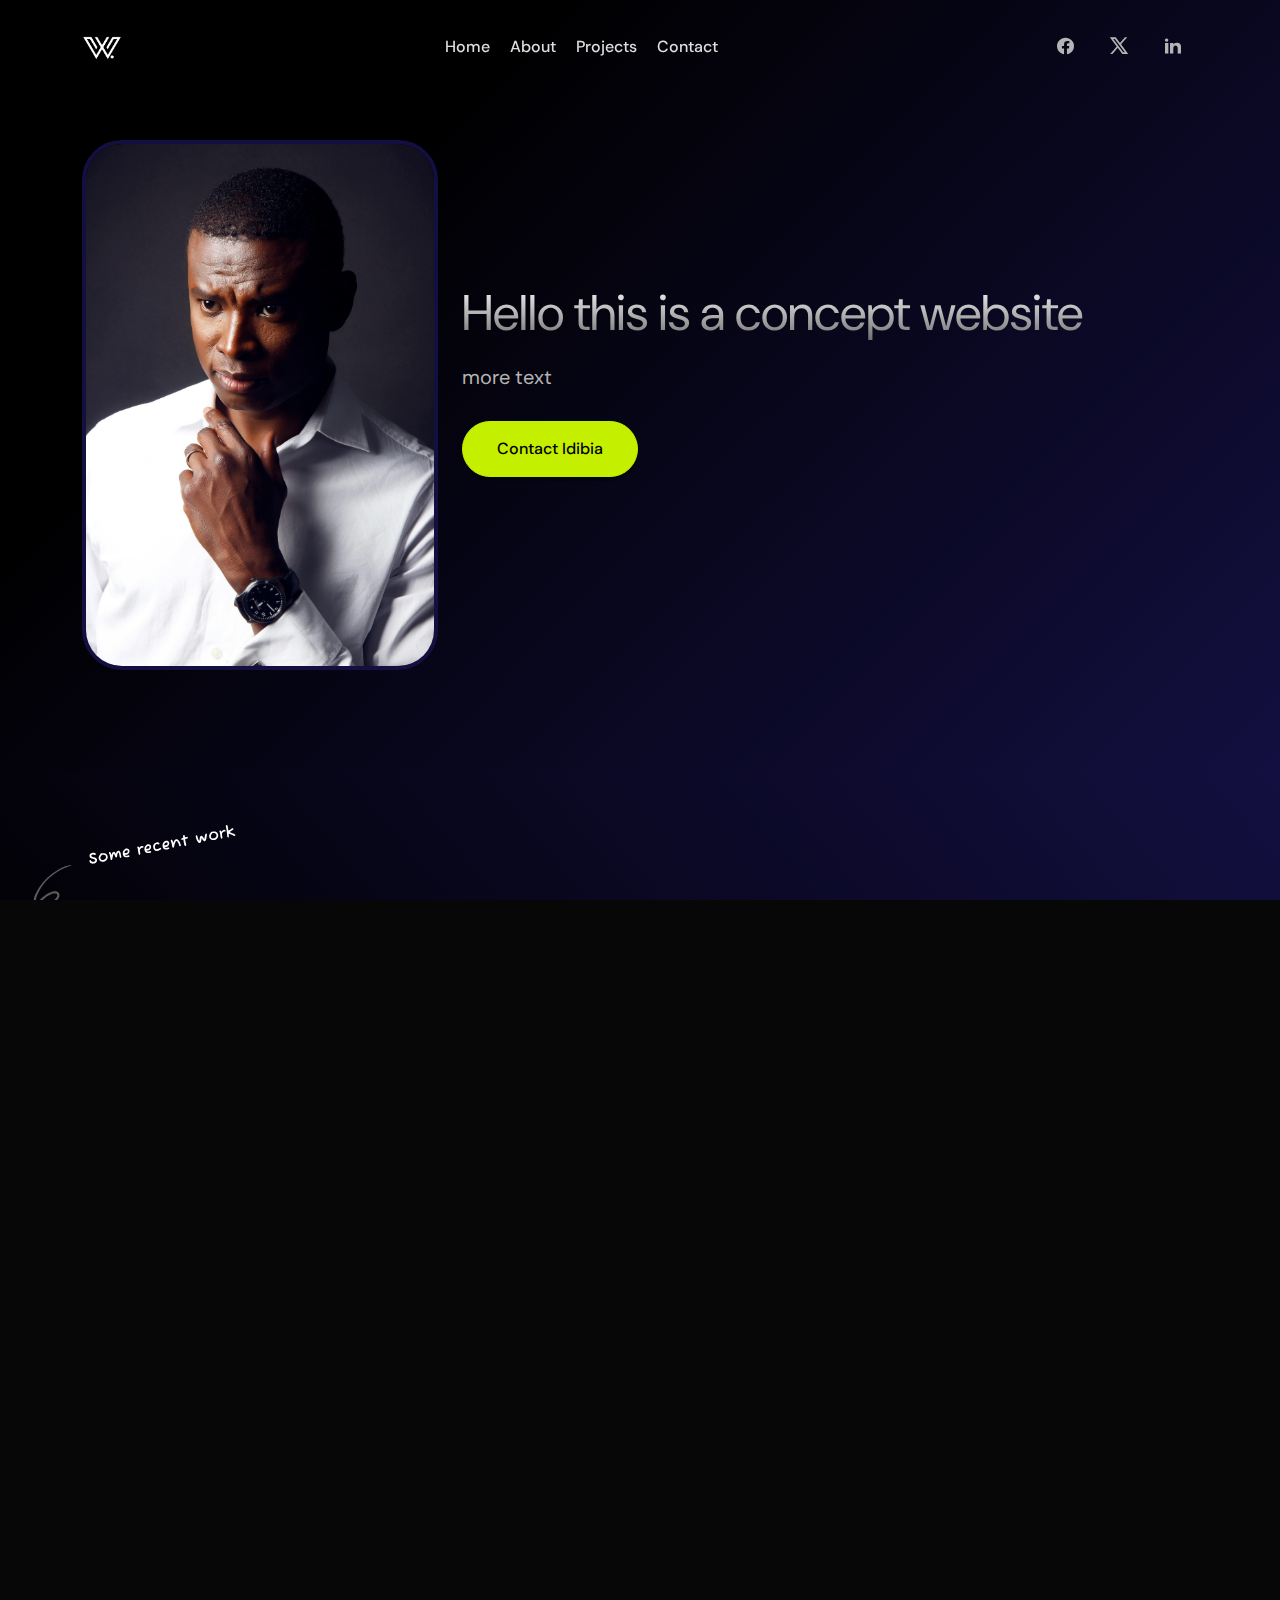
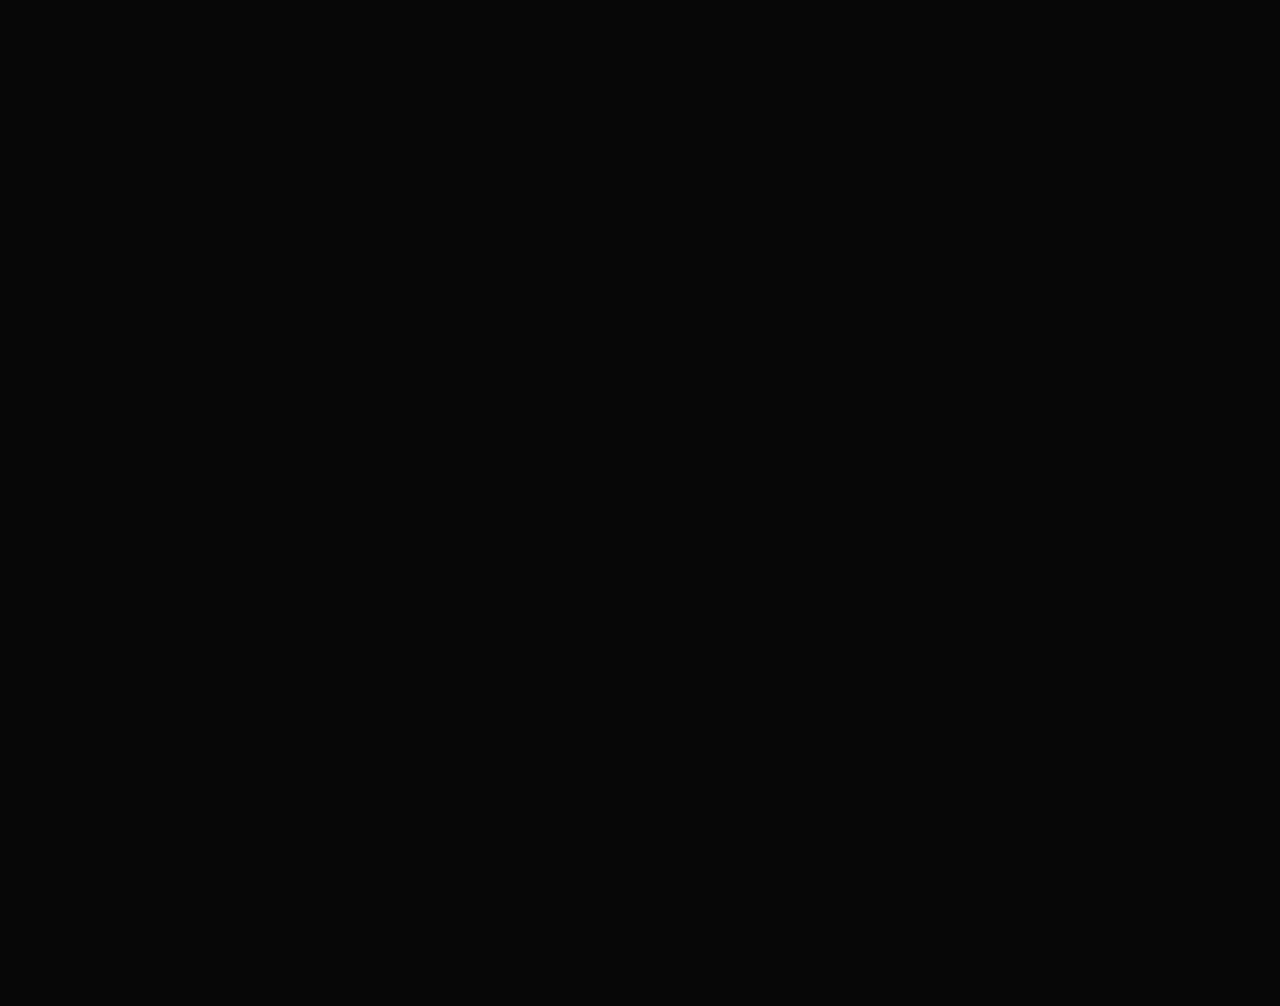
==== index.html @ af7ecebe "onboard" ====
<!DOCTYPE html>
<html lang="en">
	<head>
		<!-- META -->
		<meta charset="utf-8" />
		<meta http-equiv="X-UA-Compatible" content="IE=edge" />
		<meta name="viewport" content="width=device-width, initial-scale=1" />
		<meta
			name="description"
			content="Idibia - Creative Portfolio Showcase Template"
		/>
		<meta
			name="keywords"
			content="personal, portfolio new, html, one page, bootstrap, new html template, design, creative, onepage, clean, modern"
		/>
		<meta name="author" content="idibia" />
		<!-- PAGE TITLE -->
		<title>Idibia - Creative Personal Portfolio</title>
		<!-- FAVICON ICON -->
		<link
			rel="shortcut icon"
			href="assets/images/favicon.png"
			type="image/x-icon"
		/>
		<!-- ALL GOOGLE FONTS -->
		<link rel="preconnect" href="https://fonts.googleapis.com" />
		<link rel="preconnect" href="https://fonts.gstatic.com" crossorigin />
		<link
			href="https://fonts.googleapis.com/css2?family=DM+Sans:ital,opsz,wght@0,9..40,100..1000;1,9..40,100..1000&amp;display=swap"
			rel="stylesheet"
		/>
		<!-- BOOTSTRAP CSS -->
		<link rel="stylesheet" href="assets/css/bootstrap.min.css" />
		<!-- FONT AWESOME CSS -->
		<link rel="stylesheet" href="assets/fonts/remixicon.css" />
		<!-- MAGNIFIC CSS -->
		<link rel="stylesheet" href="assets/css/magnific-popup.css" />
		<!-- NICE SELECT CSS -->
		<link rel="stylesheet" href="assets/css/nice-select.min.css" />
		<!-- ANIMATE CSS -->
		<link rel="stylesheet" href="assets/css/animate.min.css" />
		<!-- SLICK CSS -->
		<link rel="stylesheet" href="assets/css/slick.min.css" />
		<!-- SPACING CSS -->
		<link rel="stylesheet" href="assets/css/spacing.css" />
		<!-- MAIN STYLE CSS -->
		<link rel="stylesheet" href="assets/css/style.css" />
		<!-- RESPONSIVE CSS -->
		<link rel="stylesheet" href="assets/css/responsive.css" />
		<!-- HTML5 shim and Respond.js IE8 support of HTML5 elements and media queries -->
		<!-- WARNING: Respond.js doesn't work if you view the page via file:// -->
		<!--[if lt IE 9]>
			<script src="https://oss.maxcdn.com/html5shiv/3.7.2/html5shiv.min.js"></script>
			<script src="https://oss.maxcdn.com/respond/1.4.2/respond.min.js"></script>
		<![endif]-->
	</head>

	<body>
		<!-- START PRELOADER AREA-->
		<!-- <div class="preloader">
			<svg viewbox="0 0 1000 1000" preserveaspectratio="none">
				<path
					id="preloaderSvg"
					d="M0,1005S175,995,500,995s500,5,500,5V0H0Z"
				></path>
			</svg>
			<div class="preloader-heading">
				<div class="load-text">
					<span>L</span>
					<span>o</span>
					<span>a</span>
					<span>d</span>
					<span>i</span>
					<span>n</span>
					<span>g</span>
				</div>
			</div>
		</div> -->
		<!-- END PRELOADER AREA -->
		<!-- START MAGIC CURSOR AND BALL AREA-->
		<div id="magic-cursor">
			<div id="ball"></div>
		</div>
		<div id="magic-cursor">
			<div id="ball"></div>
		</div>
		<!-- / END MAGIC CURSOR AND BALL AREA-->
		<!-- START MENU DESIGN AREA -->
		<header class="main-header">
			<div class="header-upper">
				<div class="container">
					<div class="header-inner d-flex align-items-center">
						<!-- START LOGO DESIGN AREA -->
						<div class="logo-outer">
							<div class="logo">
								<a href="index.html"
									><img
										src="assets/images/logos/logo.png"
										alt="Logo"
										title="Logo"
								/></a>
							</div>
						</div>
						<!-- / END LOGO DESIGN AREA -->
						<!-- START NAV DESIGN AREA -->
						<div class="nav-outer clearfix mx-auto">
							<!-- Main Menu -->
							<nav class="main-menu navbar-expand-lg">
								<div class="navbar-header">
									<div class="mobile-logo">
										<a href="index.html">
											<img
												src="assets/images/logos/logo.png"
												alt="Logo"
												title="Logo"
											/>
										</a>
									</div>
									<!-- Toggle Button -->
									<button
										type="button"
										class="navbar-toggle"
										data-bs-toggle="collapse"
										data-bs-target=".navbar-collapse"
									>
										<span class="icon-bar"></span>
										<span class="icon-bar"></span>
										<span class="icon-bar"></span>
									</button>
								</div>
								<div class="navbar-collapse collapse">
									<ul class="navigation clearfix">
										<li>
											<a class="nav-link-click" href="index.html">Home</a>
										</li>
										<li>
											<a class="nav-link-click" href="about.html">about</a>
										</li>
										<li>
											<a class="nav-link-click" href="projects.html"
												>Projects</a
											>
										</li>

										<li>
											<a class="nav-link-click" href="contact.html">Contact</a>
										</li>
									</ul>
								</div>
							</nav>
							<!-- / END NAV DESIGN AREA -->
						</div>
						<div class="about-social text-center">
							<ul>
								<li>
									<a href=""><i class="ri-facebook-circle-fill"></i></a>
								</li>
								<li>
									<a href=""><i class="ri-twitter-x-line"></i></a>
								</li>
								<li>
									<a href=""><i class="ri-linkedin-fill"></i></a>
								</li>
							</ul>
						</div>
					</div>
				</div>
			</div>
		</header>
		<!-- / END MENU DESIGN AREA -->
		<!-- START MENU DESIGN AREA -->
		<div id="smooth-wrapper">
			<div id="smooth-content">
				<main class="main-bg o-hidden">
					<!-- START HEADER DESIGN AREA -->
					<section id="home" class="main-hero-area">
						<div class="container">
							<div class="row align-items-center">
								<div class="col-lg-4">
									<div class="glitch">
										<img src="assets/images/about/me.jpg" alt="About Me" />
									</div>
								</div>
								<div class="col-lg-8">
									<!-- START HERO DESIGN AREA -->
									<div class="hero-content wow fadeInUp delay-0-2s">
										<h1>Hello this is a concept website</h1>
										<h2>more text</h2>
										<div class="hero-btns">
											<a href="mailto:idibiaonline@gmail.com" class="theme-btn"
												>Contact Idibia
											</a>
										</div>
									</div>
									<!-- / END HERO DESIGN AREA -->
								</div>
							</div>
						</div>
					</section>
					<!-- / END HEADER DESIGN AREA -->
					<!-- START PORTFOLIO DESIGN AREA -->
					<div class="projects-area" id="portfolio">
						<div class="custom-icon">
							<img src="assets/images/custom/work-scribble.svg" alt="custom" />
						</div>
						<div class="container-fluid">
							<div class="row g-4 portfolio-grid">
								<!-- START SINGLE PORTFOLIO DESIGN AREA -->
								<div class="col-md-6 col-xl-6 portfolio-item category-1">
									<a href="assets/images/projects/work1.jpg" class="work-popup">
										<div class="portfolio-box">
											<!-- Image -->
											<img
												src="assets/images/projects/work1.jpg"
												alt=""
												data-rjs="2"
											/>
											<!-- Category -->
											<span class="portfolio-category">Speaking</span>
											<!-- Caption -->
											<div class="portfolio-caption">
												<h1>Image one temp</h1>
											</div>
										</div>
									</a>
								</div>
								<!-- // END SINGLE PORTFOLIO DESIGN AREA -->
								<!-- START SINGLE PORTFOLIO DESIGN AREA -->
								<div class="col-md-6 col-xl-6 portfolio-item category-2">
									<a href="single-project.html">
										<div class="portfolio-box">
											<!-- Image -->
											<img
												src="assets/images/projects/work2.jpg"
												alt=""
												data-rjs="2"
											/>
											<!-- Category -->
											<span class="portfolio-category">Conference</span>
											<!-- Caption -->
											<div class="portfolio-caption">
												<h1>Image two temp</h1>
											</div>
										</div>
									</a>
								</div>
								<!-- // END SINGLE PORTFOLIO DESIGN AREA -->
								<!-- START SINGLE PORTFOLIO DESIGN AREA -->
								<div class="col-md-6 col-xl-4 portfolio-item category-2">
									<a
										href="https://www.youtube.com/watch?v=qZEPs3vmYB4"
										class="popup-youtube"
									>
										<div class="portfolio-box">
											<!-- Image -->
											<img
												src="assets/images/projects/work3.jpg"
												alt=""
												data-rjs="2"
											/>
											<!-- Category -->
											<span class="portfolio-category">Text</span>
											<!-- Caption -->
											<div class="portfolio-caption">
												<h1>more sample text</h1>
											</div>
										</div>
									</a>
								</div>
								<!-- // END SINGLE PORTFOLIO DESIGN AREA -->
								<!-- START SINGLE PORTFOLIO DESIGN AREA -->
								<div class="col-md-6 col-xl-4 portfolio-item category-1">
									<a href="assets/images/projects/work4.jpg" class="work-popup">
										<div class="portfolio-box">
											<!-- Image -->
											<img
												src="assets/images/projects/work4.jpg"
												alt=""
												data-rjs="2"
											/>
											<!-- Category -->
											<span class="portfolio-category">Text</span>
											<!-- Caption -->
											<div class="portfolio-caption">
												<h1>More sample text</h1>
											</div>
										</div>
									</a>
								</div>
								<!-- // END SINGLE PORTFOLIO DESIGN AREA -->
								<!-- START SINGLE PORTFOLIO DESIGN AREA -->
								<div class="col-md-6 col-xl-4 portfolio-item category-2">
									<a href="assets/images/projects/work5.jpg" class="work-popup">
										<div class="portfolio-box">
											<!-- Image -->
											<img
												src="assets/images/projects/work5.jpg"
												alt=""
												data-rjs="2"
											/>
											<!-- Category -->
											<span class="portfolio-category">Text</span>
											<!-- Caption -->
											<div class="portfolio-caption">
												<h1>More sample text</h1>
											</div>
										</div>
									</a>
								</div>
								<!-- // END SINGLE PORTFOLIO DESIGN AREA -->
							</div>
						</div>
					</div>
					<!-- // END PORTFOLIO DESIGN AREA -->
					<!-- START COMPANY DESIGN AREA -->
					<div class="company-design-area">
						<div class="container">
							<div class="row">
								<div class="col-lg-12">
									<h2>Company I Worked With</h2>
									<div class="company-list">
										<div
											class="scroller"
											data-direction="left"
											data-speed="slow"
										>
											<div class="scroller__inner">
												<img
													src="assets/images/client-logos/partner1.png"
													alt=""
												/>
												<img
													src="assets/images/client-logos/partner2.png"
													alt=""
												/>
												<img
													src="assets/images/client-logos/partner3.png"
													alt=""
												/>
												<img
													src="assets/images/client-logos/partner4.png"
													alt=""
												/>
												<img
													src="assets/images/client-logos/partner5.png"
													alt=""
												/>
												<img
													src="assets/images/client-logos/partner1.png"
													alt=""
												/>
											</div>
										</div>
									</div>
								</div>
							</div>
						</div>
					</div>
					<!-- // END COMPANY DESIGN AREA -->
					<!-- START CALL TO ACTION DESIGN AREA -->
					<section class="call-to-action-area">
						<div class="container">
							<div class="row">
								<!-- START ABOUT TEXT DESIGN AREA -->
								<div class="col-lg-12">
									<div
										class="call-to-action-part wow fadeInUp delay-0-2s text-center"
									>
										<h2>Are You Ready to kickstart your project?</h2>
										<p>more text/p></p>
										<div class="hero-btns">
											<a
												href="contact.html"
												class="theme-btn call-to-action-button"
												>Let's Talk <i class="ri-download-line"></i
											></a>
										</div>
									</div>
								</div>
								<!-- / END ABOUT TEXT DESIGN AREA -->
							</div>
						</div>
					</section>
					<!--  // END CALL TO ACTION DESIGN AREA -->
					<!-- START FOOTER DESIGN AREA -->
					<footer class="main-footer">
						<div class="footer-bottom pt-50 pb-40">
							<div class="container">
								<div class="row">
									<div class="col-lg-12 text-center">
										<div class="copyright-text">
											<p>
												&copy;Copyright <a href="index.html">Idibia</a> All
												Rights Reserved.
											</p>
										</div>
									</div>
								</div>
							</div>
						</div>
					</footer>
				</main>
			</div>
		</div>
		<!-- / END FOOTER DESIGN AREA -->
		<!-- START SCROOL UP DESIGN AREA -->
		<div class="progress-wrap cursor-pointer">
			<i class="ri-arrow-up-s-line"></i>
			<svg
				class="progress-circle svg-content"
				width="100%"
				height="100%"
				viewBox="-1 -1 102 102"
			>
				<path d="M50,1 a49,49 0 0,1 0,98 a49,49 0 0,1 0,-98" />
			</svg>
		</div>
		<!-- / END SCROOL UP DESIGN AREA -->
		<!-- JQUERY JS -->
		<script src="assets/js/jquery-3.6.0.min.js"></script>
		<!-- BOOTSTRAP JS-->
		<script src="assets/js/bootstrap.min.js"></script>
		<!-- APPEAR JS -->
		<script src="assets/js/appear.min.js"></script>
		<!-- MAGNIFICANT JS -->
		<script src="assets/js/jquery.magnific-popup.min.js"></script>
		<!-- SLICK JS-->
		<script src="assets/js/slick.min.js"></script>
		<!-- GSAP AND LOCOMOTIV JS-->
		<script src="assets/js/gsap.min.js"></script>
		<script src="assets/js/ScrollSmoother.min.js"></script>
		<script src="assets/js/ScrollTrigger.min.js"></script>
		<script src="assets/js/smoother-script.js"></script>
		<!-- NICE SELECT JS-->
		<script src="assets/js/jquery.nice-select.min.js"></script>
		<!-- IMAGE LOADER JS-->
		<script src="assets/js/imagesloaded.pkgd.min.js"></script>
		<!-- ISOTOPE JS-->
		<script src="assets/js/isotope.pkgd.min.js"></script>
		<!--  WOW ANIMATION JS-->
		<script src="assets/js/wow.min.js"></script>
		<!-- SCRIPT JS-->
		<script src="assets/js/script.js"></script>
	</body>
</html>
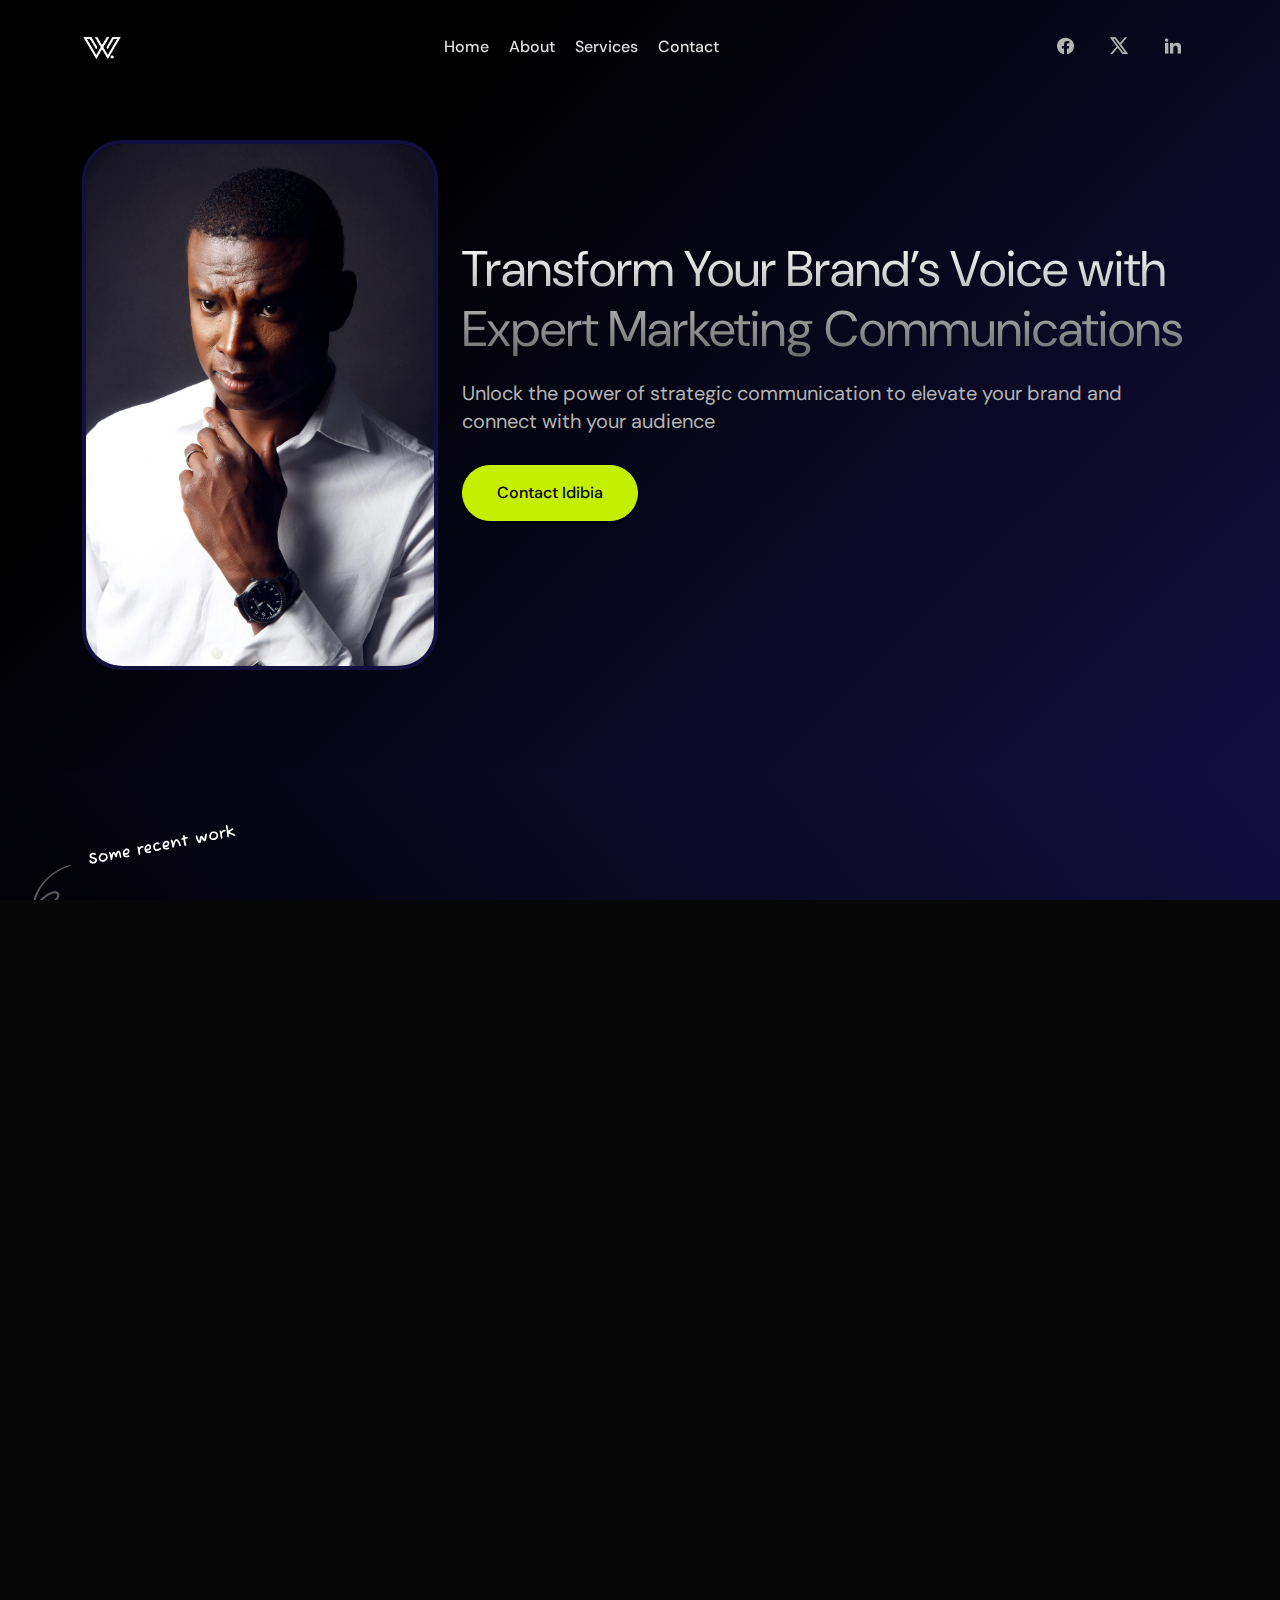
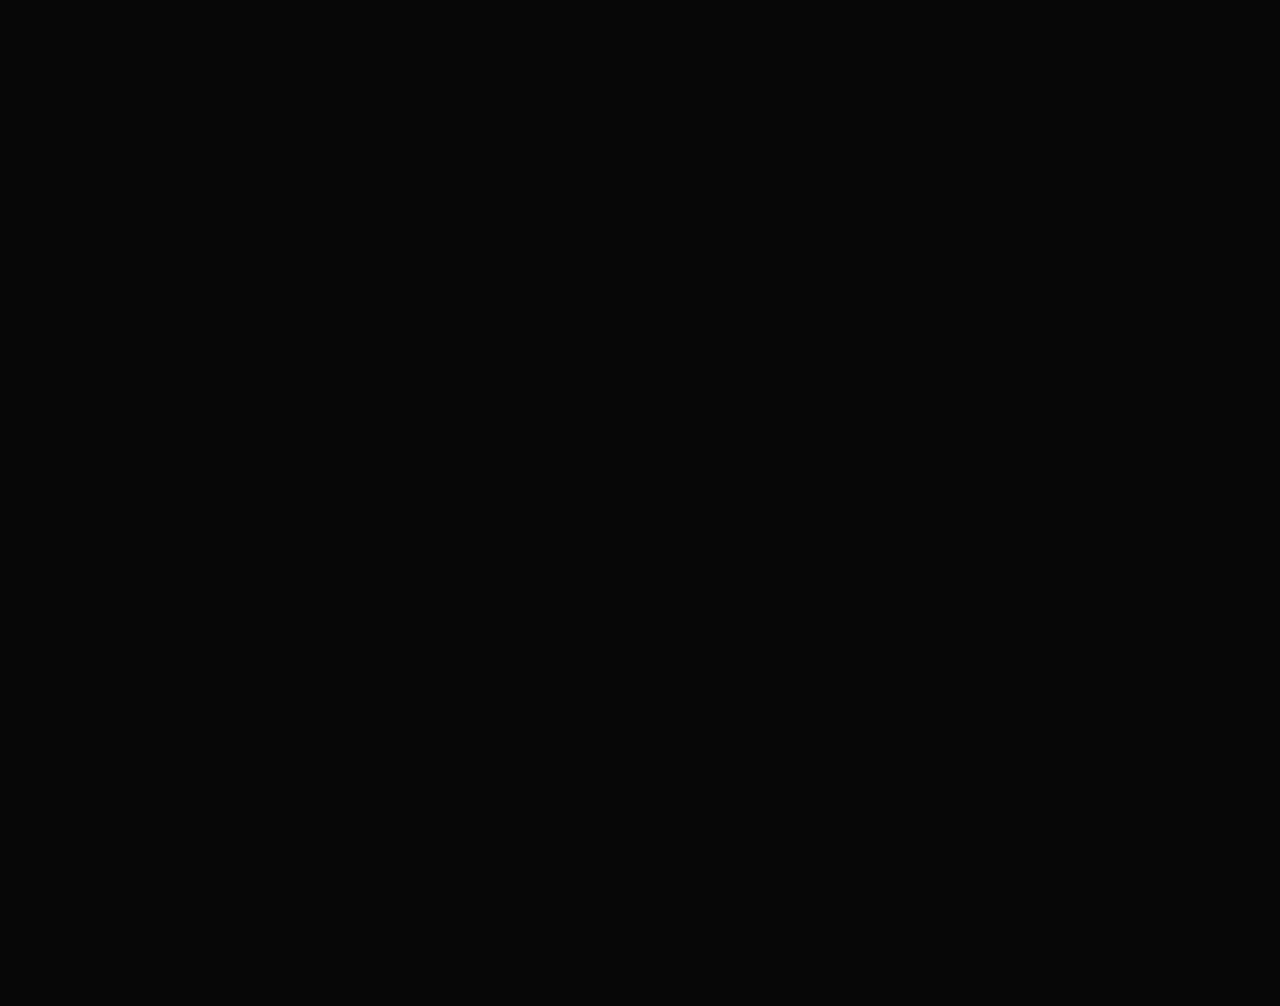
==== commit 4d8c9ac8: "added service page and sections" ====
--- a/index.html
+++ b/index.html
@@ -137,8 +137,8 @@
 											<a class="nav-link-click" href="about.html">about</a>
 										</li>
 										<li>
-											<a class="nav-link-click" href="projects.html"
-												>Projects</a
+											<a class="nav-link-click" href="services.html"
+												>Services</a
 											>
 										</li>
 
@@ -184,8 +184,14 @@
 								<div class="col-lg-8">
 									<!-- START HERO DESIGN AREA -->
 									<div class="hero-content wow fadeInUp delay-0-2s">
-										<h1>Hello this is a concept website</h1>
-										<h2>more text</h2>
+										<h1>
+											Transform Your Brand’s Voice with Expert Marketing
+											Communications
+										</h1>
+										<h2>
+											Unlock the power of strategic communication to elevate
+											your brand and connect with your audience
+										</h2>
 										<div class="hero-btns">
 											<a href="mailto:idibiaonline@gmail.com" class="theme-btn"
 												>Contact Idibia
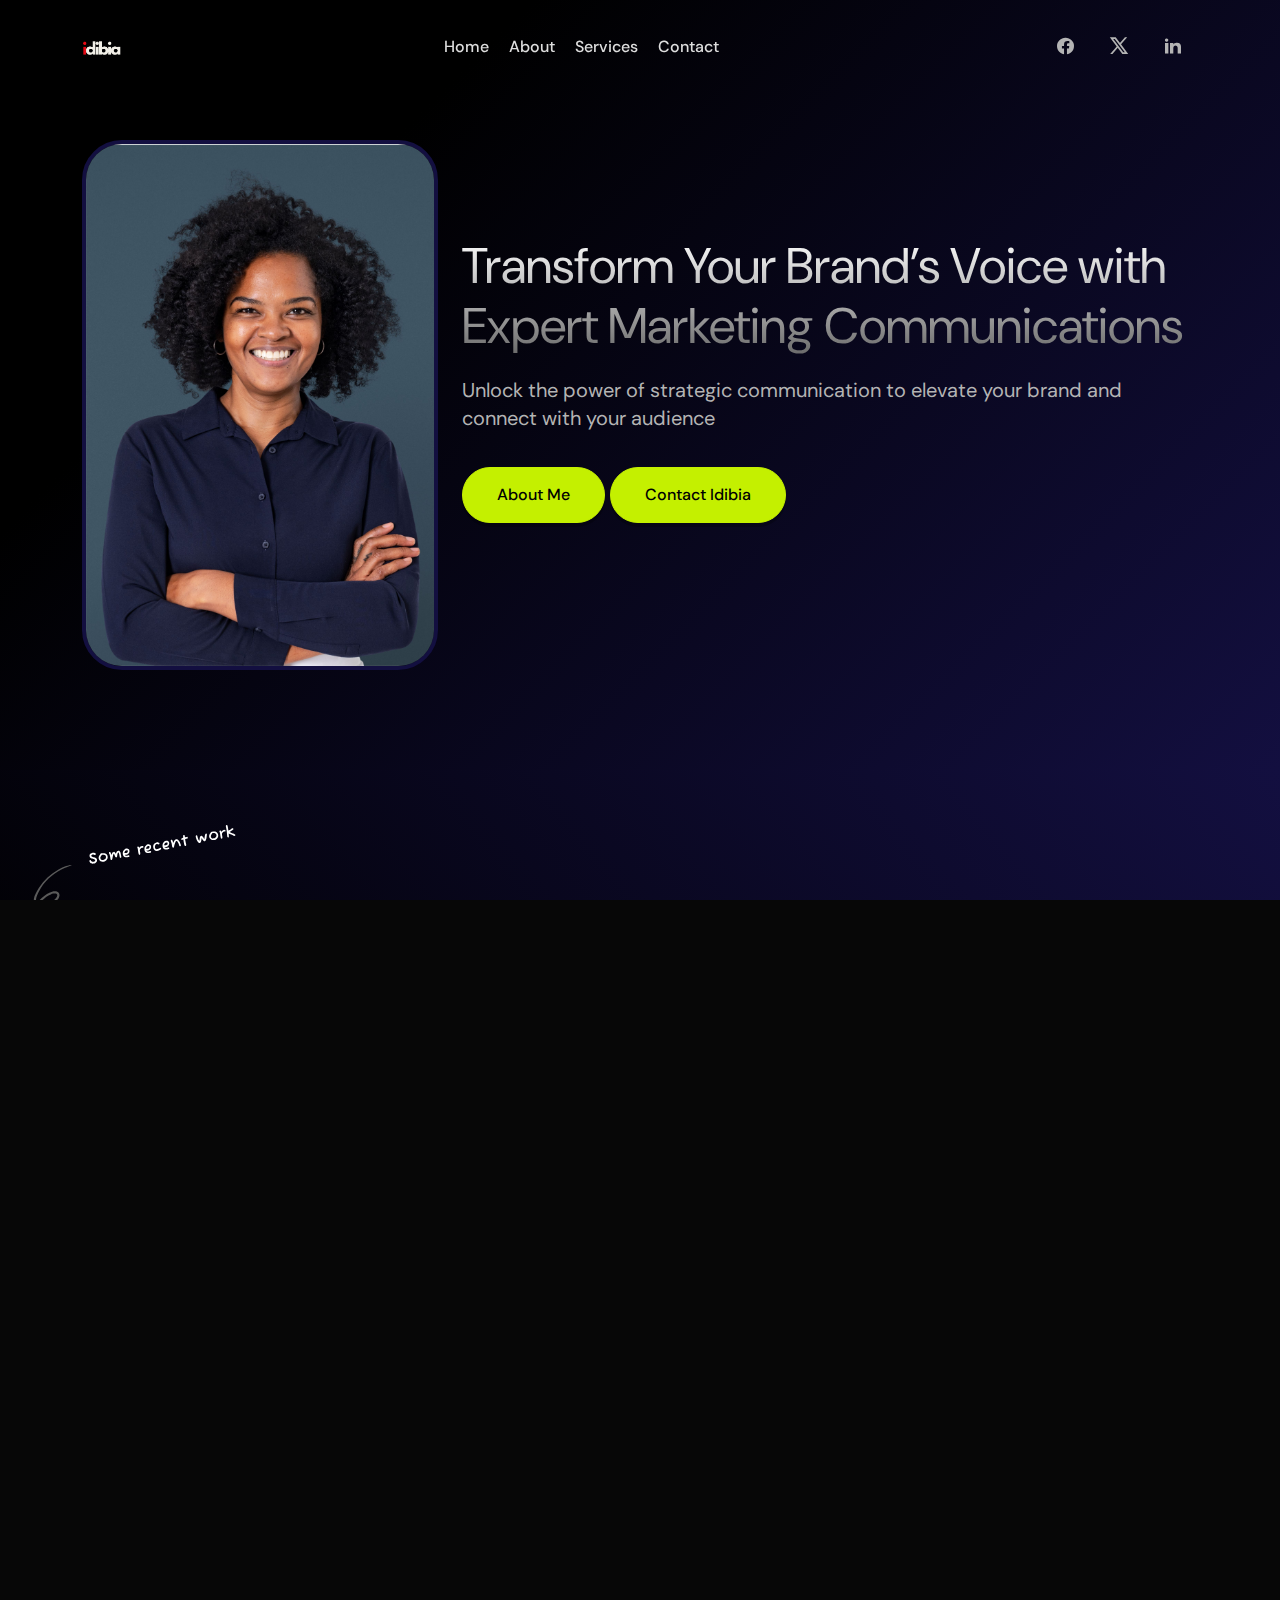
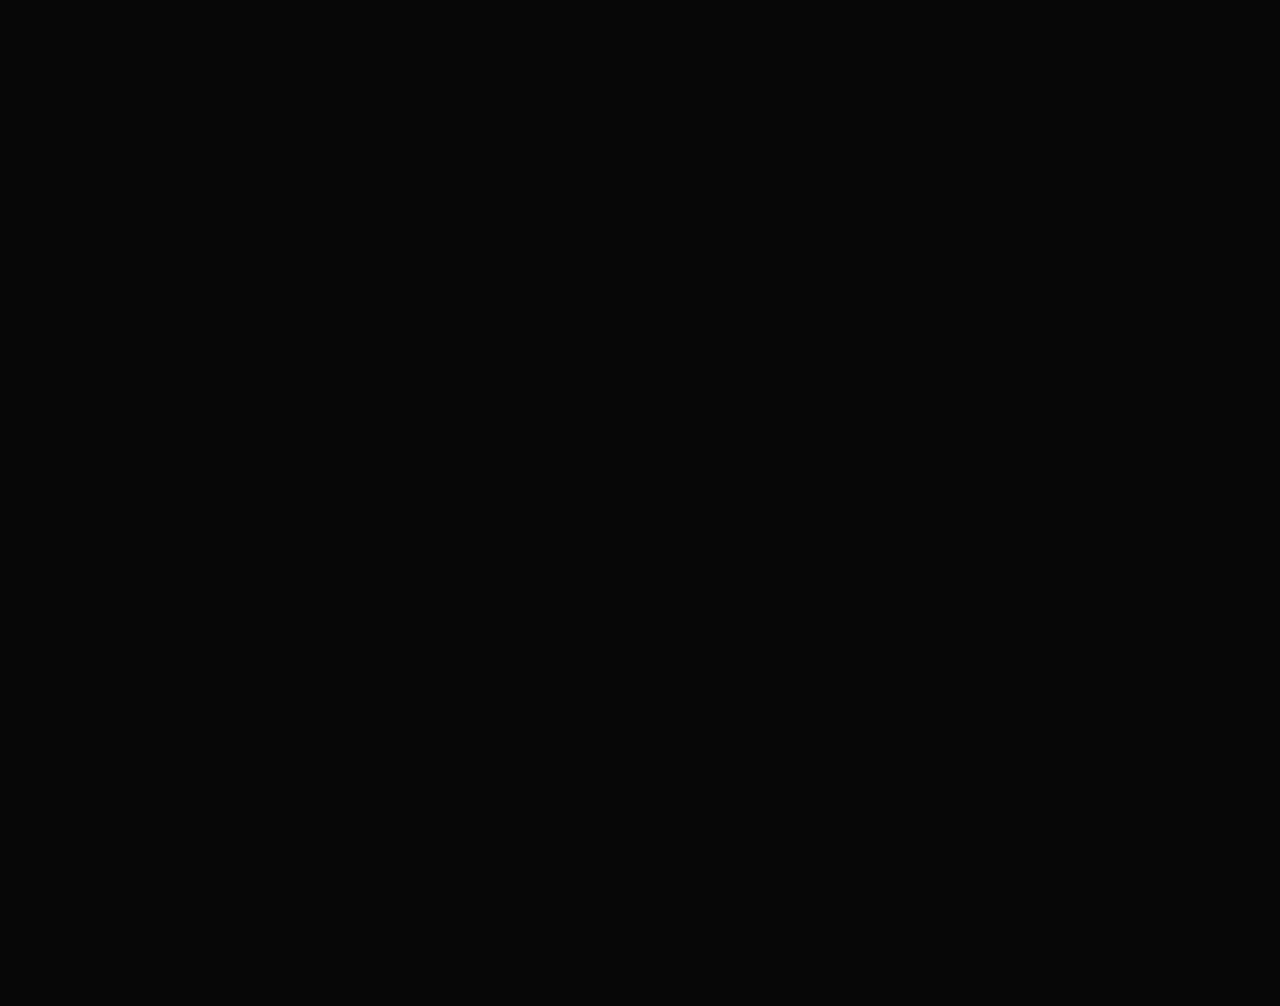
==== commit fd8a5613: "image changes" ====
--- a/index.html
+++ b/index.html
@@ -192,10 +192,17 @@
 											Unlock the power of strategic communication to elevate
 											your brand and connect with your audience
 										</h2>
-										<div class="hero-btns">
-											<a href="mailto:idibiaonline@gmail.com" class="theme-btn"
-												>Contact Idibia
-											</a>
+										<div class="hero-btn-cont">
+											<div class="hero-btns">
+												<a href="/about.html" class="theme-btn">About Me </a>
+											</div>
+											<div class="hero-btns">
+												<a
+													href="mailto:idibiaonline@gmail.com"
+													class="theme-btn"
+													>Contact Idibia
+												</a>
+											</div>
 										</div>
 									</div>
 									<!-- / END HERO DESIGN AREA -->
--- a/assets/css/style.css
+++ b/assets/css/style.css
@@ -27,54 +27,50 @@
 * ----------------------------------------------------------------------------------------
 */
 
-
 /*
 * ----------------------------------------------------------------------------------------
 * 01.GLOBAL STYLE
 * ----------------------------------------------------------------------------------------
 */
 :root {
-    --main-color: rgb(180, 180, 180);
-    --heading-color: rgb(29, 29, 38);
-    --primary-color: rgb(196, 240, 0);
-    --lighter-color: #1F1F1F;
-    --subtitle-color: rgb(119, 119, 125);
-    --black-color: #070707;
-    --border-color: rgba(196, 240, 0, .6);
-    --button-border: rgb(196, 240, 0);
-    --body-background: #070707;
-    --white-color: #fff;
+	--main-color: rgb(180, 180, 180);
+	--heading-color: rgb(29, 29, 38);
+	--primary-color: rgb(196, 240, 0);
+	--lighter-color: #1f1f1f;
+	--subtitle-color: rgb(119, 119, 125);
+	--black-color: #070707;
+	--border-color: rgba(196, 240, 0, 0.6);
+	--button-border: rgb(196, 240, 0);
+	--body-background: #070707;
+	--white-color: #fff;
 }
 
 * {
-    margin: 0;
-    padding: 0;
-    border: none;
-    outline: none;
-    box-shadow: none;
+	margin: 0;
+	padding: 0;
+	border: none;
+	outline: none;
+	box-shadow: none;
 }
 
 main {
-    position: relative;
-    z-index: 5;
+	position: relative;
+	z-index: 5;
 }
 
 .o-hidden {
-    overflow: hidden;
+	overflow: hidden;
 }
 
 body {
-    color: var(--main-color);
-    background: var(--body-background);
-    font-weight: 400;
-    line-height: 30px;
-    font-size: 16px;
-    font-family: "DM Sans", sans-serif;
-    overflow-x: hidden;
-
-}
-
-
+	color: var(--main-color);
+	background: var(--body-background);
+	font-weight: 400;
+	line-height: 30px;
+	font-size: 16px;
+	font-family: "DM Sans", sans-serif;
+	overflow-x: hidden;
+}
 
 .heading,
 input,
@@ -95,111 +91,108 @@
 h6,
 .h6,
 .accordion-item .accordion-button {
-    color: var(--main-color);
-    font-family: "DM Sans", sans-serif;
+	color: var(--main-color);
+	font-family: "DM Sans", sans-serif;
 }
 
 h1,
 .h1 {
-    font-size: 58px;
+	font-size: 58px;
 }
 
 h2,
 .h2 {
-    font-size: 22px;
+	font-size: 22px;
 }
 
 h3,
 .h3 {
-    line-height: 1.3;
-    font-size: 30px;
+	line-height: 1.3;
+	font-size: 30px;
 }
 
 h4,
 .h4 {
-    line-height: 1.1;
-    font-size: 24px;
+	line-height: 1.1;
+	font-size: 24px;
 }
 
 h5,
 .h5 {
-    line-height: 1.4;
-    font-size: 20px;
+	line-height: 1.4;
+	font-size: 20px;
 }
 
 h6,
 .h6 {
-    font-size: 16px;
-}
-
+	font-size: 16px;
+}
 
 p {
-    line-height: 28px;
+	line-height: 28px;
 }
 
 ul,
 li {
-    margin: 0;
-    padding: 0;
+	margin: 0;
+	padding: 0;
 }
 
 fieldset {
-    border: 0 none;
-    margin: 0 auto;
-    padding: 0;
+	border: 0 none;
+	margin: 0 auto;
+	padding: 0;
 }
 
 .no-padding {
-    padding: 0
+	padding: 0;
 }
 
 a {
-    color: var(--main-color);
-    cursor: pointer;
-    outline: none;
-    -webkit-transition: 0.5s;
-    transition: 0.5s;
-    text-decoration: none;
-    font-family: "DM Sans", sans-serif;
+	color: var(--main-color);
+	cursor: pointer;
+	outline: none;
+	-webkit-transition: 0.5s;
+	transition: 0.5s;
+	text-decoration: none;
+	font-family: "DM Sans", sans-serif;
 }
 
 a:hover,
 a:focus,
 a:visited {
-    text-decoration: none;
-    outline: none;
+	text-decoration: none;
+	outline: none;
 }
 
 a:hover {
-    color: var(--primary-color);
-}
-
-
+	color: var(--primary-color);
+}
 
 ul,
 li {
-    list-style: none;
-    padding: 0;
-    margin: 0;
+	list-style: none;
+	padding: 0;
+	margin: 0;
 }
 
 img {
-    max-width: 100%;
-    display: inline-block;
+	max-width: 100%;
+	display: inline-block;
 }
 
 mark {
-    color: var(--primary-color);
-    background: transparent;
-    text-decoration: underline;
+	color: var(--primary-color);
+	background: transparent;
+	text-decoration: underline;
 }
 
 header:after,
 section:after,
 footer:after {
-    display: block;
-    clear: both;
-    content: "";
+	display: block;
+	clear: both;
+	content: "";
 }
 
 input,
@@ -207,14 +200,14 @@
 textarea,
 .nice-select,
 .form-control {
-    width: 100%;
-    height: auto;
-    border: none;
-    font-size: 20px;
-    border-radius: 0;
-    padding: 20px 0;
-    background-color: #fff;
-    border-bottom: 2px solid rgba(41, 41, 41, 0.1);
+	width: 100%;
+	height: auto;
+	border: none;
+	font-size: 20px;
+	border-radius: 0;
+	padding: 20px 0;
+	background-color: #fff;
+	border-bottom: 2px solid rgba(41, 41, 41, 0.1);
 }
 
 input::-webkit-input-placeholder,
@@ -222,9 +215,9 @@
 textarea::-webkit-input-placeholder,
 .nice-select::-webkit-input-placeholder,
 .form-control::-webkit-input-placeholder {
-    color: var(--heading-color);
-    opacity: .4;
-    -ms-filter: "progid:DXImageTransform.Microsoft.Alpha(Opacity=40)";
+	color: var(--heading-color);
+	opacity: 0.4;
+	-ms-filter: "progid:DXImageTransform.Microsoft.Alpha(Opacity=40)";
 }
 
 input:-ms-input-placeholder,
@@ -232,9 +225,9 @@
 textarea:-ms-input-placeholder,
 .nice-select:-ms-input-placeholder,
 .form-control:-ms-input-placeholder {
-    color: var(--heading-color);
-    opacity: .4;
-    -ms-filter: "progid:DXImageTransform.Microsoft.Alpha(Opacity=40)";
+	color: var(--heading-color);
+	opacity: 0.4;
+	-ms-filter: "progid:DXImageTransform.Microsoft.Alpha(Opacity=40)";
 }
 
 input::-ms-input-placeholder,
@@ -242,9 +235,9 @@
 textarea::-ms-input-placeholder,
 .nice-select::-ms-input-placeholder,
 .form-control::-ms-input-placeholder {
-    color: var(--heading-color);
-    opacity: .4;
-    -ms-filter: "progid:DXImageTransform.Microsoft.Alpha(Opacity=40)";
+	color: var(--heading-color);
+	opacity: 0.4;
+	-ms-filter: "progid:DXImageTransform.Microsoft.Alpha(Opacity=40)";
 }
 
 input::-webkit-input-placeholder,
@@ -252,9 +245,9 @@
 textarea::-webkit-input-placeholder,
 .nice-select::-webkit-input-placeholder,
 .form-control::-webkit-input-placeholder {
-    color: var(--heading-color);
-    opacity: .4;
-    -ms-filter: "progid:DXImageTransform.Microsoft.Alpha(Opacity=40)";
+	color: var(--heading-color);
+	opacity: 0.4;
+	-ms-filter: "progid:DXImageTransform.Microsoft.Alpha(Opacity=40)";
 }
 
 input::-moz-placeholder,
@@ -262,9 +255,9 @@
 textarea::-moz-placeholder,
 .nice-select::-moz-placeholder,
 .form-control::-moz-placeholder {
-    color: var(--heading-color);
-    opacity: .4;
-    -ms-filter: "progid:DXImageTransform.Microsoft.Alpha(Opacity=40)";
+	color: var(--heading-color);
+	opacity: 0.4;
+	-ms-filter: "progid:DXImageTransform.Microsoft.Alpha(Opacity=40)";
 }
 
 input:-ms-input-placeholder,
@@ -272,9 +265,9 @@
 textarea:-ms-input-placeholder,
 .nice-select:-ms-input-placeholder,
 .form-control:-ms-input-placeholder {
-    color: var(--heading-color);
-    opacity: .4;
-    -ms-filter: "progid:DXImageTransform.Microsoft.Alpha(Opacity=40)";
+	color: var(--heading-color);
+	opacity: 0.4;
+	-ms-filter: "progid:DXImageTransform.Microsoft.Alpha(Opacity=40)";
 }
 
 input::placeholder,
@@ -282,9 +275,9 @@
 textarea::placeholder,
 .nice-select::placeholder,
 .form-control::placeholder {
-    color: var(--heading-color);
-    opacity: .4;
-    -ms-filter: "progid:DXImageTransform.Microsoft.Alpha(Opacity=40)";
+	color: var(--heading-color);
+	opacity: 0.4;
+	-ms-filter: "progid:DXImageTransform.Microsoft.Alpha(Opacity=40)";
 }
 
 input:focus,
@@ -292,85 +285,84 @@
 textarea:focus,
 .nice-select:focus,
 .form-control:focus {
-    border-bottom: 2px solid rgba(41, 41, 41, 0.1);
+	border-bottom: 2px solid rgba(41, 41, 41, 0.1);
 }
 
 .nice-select {
-    font-size: 20px;
-    line-height: 1.3;
+	font-size: 20px;
+	line-height: 1.3;
 }
 
 .nice-select:after {
-    width: 8px;
-    height: 8px;
-    right: 8px;
-    border-color: var(--heading-color);
+	width: 8px;
+	height: 8px;
+	right: 8px;
+	border-color: var(--heading-color);
 }
 
 .nice-select .current {
-    font-weight: 500;
-    color: var(--heading-color);
+	font-weight: 500;
+	color: var(--heading-color);
 }
 
 .nice-select .list {
-    min-width: 100%;
-    border-radius: 0;
+	min-width: 100%;
+	border-radius: 0;
 }
 
 textarea {
-    display: inherit;
-    padding-top: 20px;
+	display: inherit;
+	padding-top: 20px;
 }
 
 label {
-    cursor: pointer;
-    font-weight: 500;
-    margin-bottom: 5px;
-    color: var(--main-color);
+	cursor: pointer;
+	font-weight: 500;
+	margin-bottom: 5px;
+	color: var(--main-color);
 }
 
 .form-group {
-    position: relative;
-    margin-bottom: 15px;
+	position: relative;
+	margin-bottom: 15px;
 }
 
 input:focus,
 button:focus,
 .form-control:focus {
-    outline: none;
-    box-shadow: none;
-    border-color: #cfdbf1;
-}
-
-input[type=search]::-ms-clear {
-    display: none;
-    width: 0;
-    height: 0;
-}
-
-input[type=search]::-ms-reveal {
-    display: none;
-    width: 0;
-    height: 0;
-}
-
-input[type=search]::-webkit-search-decoration,
-input[type=search]::-webkit-search-cancel-button,
-input[type=search]::-webkit-search-results-button,
-input[type=search]::-webkit-search-results-decoration {
-    display: none;
-}
-
-input[type=checkbox],
-input[type=radio] {
-    height: auto;
-    width: auto;
+	outline: none;
+	box-shadow: none;
+	border-color: #cfdbf1;
+}
+
+input[type="search"]::-ms-clear {
+	display: none;
+	width: 0;
+	height: 0;
+}
+
+input[type="search"]::-ms-reveal {
+	display: none;
+	width: 0;
+	height: 0;
+}
+
+input[type="search"]::-webkit-search-decoration,
+input[type="search"]::-webkit-search-cancel-button,
+input[type="search"]::-webkit-search-results-button,
+input[type="search"]::-webkit-search-results-decoration {
+	display: none;
+}
+
+input[type="checkbox"],
+input[type="radio"] {
+	height: auto;
+	width: auto;
 }
 
 html {
-    scroll-behavior: unset !important;
-}
-
+	scroll-behavior: unset !important;
+}
 
 /*
 * ----------------------------------------------------------------------------------------
@@ -379,496 +371,481 @@
 */
 
 .no-gap {
-    margin-left: 0;
-    margin-right: 0;
-}
-
-.no-gap>div {
-    padding-left: 0;
-    padding-right: 0;
+	margin-left: 0;
+	margin-right: 0;
+}
+
+.no-gap > div {
+	padding-left: 0;
+	padding-right: 0;
 }
 
 .section-title {
-    margin-top: -7px;
+	margin-top: -7px;
 }
 
 .section-title .sub-title {
-    font-weight: 500;
-    display: block;
-    color: rgba(255, 255, 255, 0.65);
-}
-
+	font-weight: 500;
+	display: block;
+	color: rgba(255, 255, 255, 0.65);
+}
 
 .section-title h2 {
-    font-size: 80px;
-    line-height: 90px;
-    background: -webkit-linear-gradient(#fff, #696969);
-    -webkit-background-clip: text;
-    -webkit-text-fill-color: transparent;
-    margin-bottom: 40px;
+	font-size: 80px;
+	line-height: 90px;
+	background: -webkit-linear-gradient(#fff, #696969);
+	-webkit-background-clip: text;
+	-webkit-text-fill-color: transparent;
+	margin-bottom: 40px;
 }
 .section-title p {
-    padding-left: 40px;
-    padding-right: 400px;
-    font-size: 20px;
-    line-height: 28px;
+	padding-left: 40px;
+	padding-right: 400px;
+	font-size: 20px;
+	line-height: 28px;
 }
 .section-title h2 span {
-    color: var(--primary-color);
-}
-
+	color: var(--primary-color);
+}
 
 .section-title h6 {
-    font-size: 18px;
+	font-size: 18px;
 }
 
 .section-title h6 span {
-    color: var(--primary-color);
+	color: var(--primary-color);
 }
 
 .theme-btn {
-    background: var(--primary-color);
-    color: #000;
-    cursor: pointer;
-    display: inline-block;
-    border: 1px solid var(--button-border);
-    font-size: 16px;
-    font-weight: 500;
-    line-height: 20px;
-    margin: 0 5px 10px 0;
-    overflow: visible;
-    border-radius: 50px;
-    padding: 17px 34px;
-    text-align: center;
-    text-transform: none;
-    -webkit-transition: .3s;
-    transition: .3s;
-    box-shadow: rgba(0, 0, 0, 0.25) 0px 4px 0px 0px;
+	background: var(--primary-color);
+	color: #000;
+	cursor: pointer;
+	display: inline-block;
+	border: 1px solid var(--button-border);
+	font-size: 16px;
+	font-weight: 500;
+	line-height: 20px;
+	margin: 0 5px 10px 0;
+	overflow: visible;
+	border-radius: 50px;
+	padding: 17px 34px;
+	text-align: center;
+	text-transform: none;
+	-webkit-transition: 0.3s;
+	transition: 0.3s;
+	box-shadow: rgba(0, 0, 0, 0.25) 0px 4px 0px 0px;
 }
 
 .theme-btn:focus {
-    text-decoration: none;
-    -webkit-transition: .3s;
-    transition: .3s
+	text-decoration: none;
+	-webkit-transition: 0.3s;
+	transition: 0.3s;
 }
 
 .theme-btn.call-to-action-button {
-    background: var(--black-color);
-    color: var(--main-color);
+	background: var(--black-color);
+	color: var(--main-color);
 }
 
 .theme-btn.call-to-action-button:hover {
-    color: var(--white-color);
-    font-size: 18px;
+	color: var(--white-color);
+	font-size: 18px;
 }
 
 .theme-btn i {
-    margin-left: 4px;
+	margin-left: 4px;
 }
 
 .theme-btn:hover {
-    border: 1px solid var(--button-border);
-    text-decoration: none;
-    color: var(--white-color);
-    -webkit-transition: .3s;
-    transition: .3s;
-    background: var(--black-color);
+	border: 1px solid var(--button-border);
+	text-decoration: none;
+	color: var(--white-color);
+	-webkit-transition: 0.3s;
+	transition: 0.3s;
+	background: var(--black-color);
 }
 
 .theme-btn:active {
-    box-shadow: rgba(0, 0, 0, .125) 0 3px 5px inset;
-    outline: 0;
+	box-shadow: rgba(0, 0, 0, 0.125) 0 3px 5px inset;
+	outline: 0;
 }
 
 .details-btn {
-    width: 50px;
-    height: 50px;
-    background: #131313;
-    line-height: 50px;
-    border-radius: 50%;
-    text-align: center;
-    display: inline-block;
-    -webkit-transform: rotate(-45deg);
-    transform: rotate(-45deg);
-    border: 1px solid var(--border-color);
+	width: 50px;
+	height: 50px;
+	background: #131313;
+	line-height: 50px;
+	border-radius: 50%;
+	text-align: center;
+	display: inline-block;
+	-webkit-transform: rotate(-45deg);
+	transform: rotate(-45deg);
+	border: 1px solid var(--border-color);
 }
 
 .details-btn:hover {
-    color: var(--black-color);
-    background: var(--primary-color);
+	color: var(--black-color);
+	background: var(--primary-color);
 }
 
 .read-more {
-    color: white;
-    font-size: 14px;
-    -webkit-box-align: center;
-    -ms-flex-align: center;
-    align-items: center;
-    display: -webkit-inline-box;
-    display: -ms-inline-flexbox;
-    display: inline-flex;
-    text-transform: capitalize;
+	color: white;
+	font-size: 14px;
+	-webkit-box-align: center;
+	-ms-flex-align: center;
+	align-items: center;
+	display: -webkit-inline-box;
+	display: -ms-inline-flexbox;
+	display: inline-flex;
+	text-transform: capitalize;
 }
 
 .read-more i {
-    float: right;
-    margin-top: 2px;
-    margin-left: 7px;
-    -webkit-transition: 0.5s;
-    transition: 0.5s;
+	float: right;
+	margin-top: 2px;
+	margin-left: 7px;
+	-webkit-transition: 0.5s;
+	transition: 0.5s;
 }
 
 .read-more:hover {
-    color: var(--primary-color);
+	color: var(--primary-color);
 }
 
 .read-more:hover i {
-    margin-left: 10px;
+	margin-left: 10px;
 }
 
 .list-style-one li {
-    color: white;
-    display: -webkit-box;
-    display: -ms-flexbox;
-    display: flex;
-    font-weight: 500;
-    -webkit-box-align: center;
-    -ms-flex-align: center;
-    align-items: center;
-}
-
+	color: white;
+	display: -webkit-box;
+	display: -ms-flexbox;
+	display: flex;
+	font-weight: 500;
+	-webkit-box-align: center;
+	-ms-flex-align: center;
+	align-items: center;
+}
 
 .list-style-one li:not(:last-child) {
-    margin-bottom: 10px;
+	margin-bottom: 10px;
 }
 
 .list-style-one.two-column {
-    display: -webkit-box;
-    display: -ms-flexbox;
-    display: flex;
-    -ms-flex-wrap: wrap;
-    flex-wrap: wrap;
-    margin-top: 30px;
+	display: -webkit-box;
+	display: -ms-flexbox;
+	display: flex;
+	-ms-flex-wrap: wrap;
+	flex-wrap: wrap;
+	margin-top: 30px;
 }
 
 .list-style-one.two-column li {
-    color: var(--subtitle-color);
-    font-size: 14px;
-    border: 2px dashed var(--border-color);
-    border-radius: 2em;
-    margin: 0 15px 10px 0;
-    padding: 0.5em 1em;
-}
-
+	color: var(--subtitle-color);
+	font-size: 14px;
+	border: 2px dashed var(--border-color);
+	border-radius: 2em;
+	margin: 0 15px 10px 0;
+	padding: 0.5em 1em;
+}
 
 .list-style-one.two-column li i {
-    padding-right: 10px;
+	padding-right: 10px;
 }
 
 .list-style-two li {
-    display: -webkit-box;
-    display: -ms-flexbox;
-    display: flex;
-    -webkit-box-align: center;
-    -ms-flex-align: center;
-    align-items: center;
-}
-
-
+	display: -webkit-box;
+	display: -ms-flexbox;
+	display: flex;
+	-webkit-box-align: center;
+	-ms-flex-align: center;
+	align-items: center;
+}
 
 .list-style-two li:before {
-    content: "\f00c";
-    line-height: 1;
-    font-size: 16px;
-    margin-right: 20px;
-    color: var(--lighter-color);
-    width: 30px;
-    height: 30px;
-    background: var(--primary-color);
-    line-height: 30px;
-    border-radius: 50%;
-    text-align: center;
-    font-family: "Font Awesome 5 Pro";
+	content: "\f00c";
+	line-height: 1;
+	font-size: 16px;
+	margin-right: 20px;
+	color: var(--lighter-color);
+	width: 30px;
+	height: 30px;
+	background: var(--primary-color);
+	line-height: 30px;
+	border-radius: 50%;
+	text-align: center;
+	font-family: "Font Awesome 5 Pro";
 }
 
 .list-style-two li:not(:last-child) {
-    margin-bottom: 25px;
+	margin-bottom: 25px;
 }
 
 .social-style-one {
-    -ms-flex-wrap: wrap;
-    flex-wrap: wrap;
-    display: -webkit-inline-box;
-    display: -ms-inline-flexbox;
-    display: inline-flex;
-    margin-left: -5px;
-    margin-right: -5px;
+	-ms-flex-wrap: wrap;
+	flex-wrap: wrap;
+	display: -webkit-inline-box;
+	display: -ms-inline-flexbox;
+	display: inline-flex;
+	margin-left: -5px;
+	margin-right: -5px;
 }
 
 .social-style-one a {
-    color: #B0AFAF;
-    font-size: 14px;
-    margin-left: 5px;
-    margin-right: 5px;
-    width: 35px;
-    height: 35px;
-    background: #0C0B0B;
-    line-height: 35px;
-    border-radius: 50%;
-    text-align: center;
+	color: #b0afaf;
+	font-size: 14px;
+	margin-left: 5px;
+	margin-right: 5px;
+	width: 35px;
+	height: 35px;
+	background: #0c0b0b;
+	line-height: 35px;
+	border-radius: 50%;
+	text-align: center;
 }
 
 .social-style-one a:hover {
-    color: var(--black-color);
-    background: var(--primary-color);
+	color: var(--black-color);
+	background: var(--primary-color);
 }
 
 .social-style-two {
-    -ms-flex-wrap: wrap;
-    flex-wrap: wrap;
-    display: -webkit-inline-box;
-    display: -ms-inline-flexbox;
-    display: inline-flex;
-    margin-left: -12px;
-    margin-right: -12px;
+	-ms-flex-wrap: wrap;
+	flex-wrap: wrap;
+	display: -webkit-inline-box;
+	display: -ms-inline-flexbox;
+	display: inline-flex;
+	margin-left: -12px;
+	margin-right: -12px;
 }
 
 .social-style-two a {
-    color: rgba(255, 255, 255, 0.35);
-    margin-left: 12px;
-    margin-right: 12px;
+	color: rgba(255, 255, 255, 0.35);
+	margin-left: 12px;
+	margin-right: 12px;
 }
 
 .social-style-two a:hover {
-    color: var(--primary-color);
-}
-
+	color: var(--primary-color);
+}
 
 .pagination {
-    -webkit-box-align: center;
-    -ms-flex-align: center;
-    -ms-grid-row-align: center;
-    align-items: center;
-    margin-left: -15px;
-    margin-right: -15px;
+	-webkit-box-align: center;
+	-ms-flex-align: center;
+	-ms-grid-row-align: center;
+	align-items: center;
+	margin-left: -15px;
+	margin-right: -15px;
 }
 
 .pagination li {
-    margin: 10px 15px 0;
+	margin: 10px 15px 0;
 }
 
 .pagination li a,
 .pagination li .page-link {
-    padding: 0;
-    border: none;
-    font-size: 24px;
-    box-shadow: none;
-    font-weight: 600;
-    color: var(--main-color);
-    background: transparent;
+	padding: 0;
+	border: none;
+	font-size: 24px;
+	box-shadow: none;
+	font-weight: 600;
+	color: var(--main-color);
+	background: transparent;
 }
 
 .pagination li.active .page-link,
 .pagination li:hover:not(.disabled) .page-link {
-    background: transparent;
-    color: var(--primary-color);
+	background: transparent;
+	color: var(--primary-color);
 }
 
 .ratting {
-    line-height: 1;
-    -webkit-box-align: center;
-    -ms-flex-align: center;
-    align-items: center;
-    display: -webkit-inline-box;
-    display: -ms-inline-flexbox;
-    display: inline-flex;
-    margin-left: -5px;
-    margin-right: -5px;
+	line-height: 1;
+	-webkit-box-align: center;
+	-ms-flex-align: center;
+	align-items: center;
+	display: -webkit-inline-box;
+	display: -ms-inline-flexbox;
+	display: inline-flex;
+	margin-left: -5px;
+	margin-right: -5px;
 }
 
 .ratting i {
-    margin: 5px;
-    color: #AB6034;
+	margin: 5px;
+	color: #ab6034;
 }
 
 .slick-arrow {
-    width: 40px;
-    height: 40px;
-    color: #fff;
-    -webkit-transition: 0.5s;
-    transition: 0.5s;
-    line-height: 40px;
-    border-radius: 50%;
-    background: var(--primary-color);
-    border: 1px solid var(--button-border);
+	width: 40px;
+	height: 40px;
+	color: #fff;
+	-webkit-transition: 0.5s;
+	transition: 0.5s;
+	line-height: 40px;
+	border-radius: 50%;
+	background: var(--primary-color);
+	border: 1px solid var(--button-border);
 }
 
 .slick-arrow:focus,
 .slick-arrow:hover {
-    color: var(--black-color);
-    background: transparent;
-    border-color: var(--primary-color);
+	color: var(--black-color);
+	background: transparent;
+	border-color: var(--primary-color);
 }
 
 .slider-arrows button:first-child {
-    margin-right: 5px;
-}
-
-.slider-arrows button:last-child {}
+	margin-right: 5px;
+}
+
+.slider-arrows button:last-child {
+}
 
 /*** Slick Dots ***/
 .slick-dots {
-    display: -webkit-box;
-    display: -ms-flexbox;
-    display: flex;
-    -webkit-box-align: center;
-    -ms-flex-align: center;
-    align-items: center;
-    -webkit-box-pack: center;
-    -ms-flex-pack: center;
-    justify-content: center;
+	display: -webkit-box;
+	display: -ms-flexbox;
+	display: flex;
+	-webkit-box-align: center;
+	-ms-flex-align: center;
+	align-items: center;
+	-webkit-box-pack: center;
+	-ms-flex-pack: center;
+	justify-content: center;
 }
 
 .slick-dots li {
-    position: relative;
-    cursor: pointer;
-    margin: 8px;
-    width: 6px;
-    height: 6px;
-    opacity: 0.3;
-    -ms-filter: "progid:DXImageTransform.Microsoft.Alpha(Opacity=30)";
-    -webkit-transition: 0.5s;
-    transition: 0.5s;
-    border-radius: 50%;
-    background: #1D1B1A;
+	position: relative;
+	cursor: pointer;
+	margin: 8px;
+	width: 6px;
+	height: 6px;
+	opacity: 0.3;
+	-ms-filter: "progid:DXImageTransform.Microsoft.Alpha(Opacity=30)";
+	-webkit-transition: 0.5s;
+	transition: 0.5s;
+	border-radius: 50%;
+	background: #1d1b1a;
 }
 
 .slick-dots li button {
-    opacity: 0;
-    -ms-filter: "progid:DXImageTransform.Microsoft.Alpha(Opacity=0)";
-    height: 0;
+	opacity: 0;
+	-ms-filter: "progid:DXImageTransform.Microsoft.Alpha(Opacity=0)";
+	height: 0;
 }
 
 .slick-dots li:before {
-    content: '';
-    width: 0;
-    height: 0;
-    left: 50%;
-    top: 50%;
-    -webkit-transition: 0.5s;
-    transition: 0.5s;
-    border-radius: 50%;
-    position: absolute;
-    border: 1px solid var(--primary-color);
-    -webkit-transform: translate(-50%, -50%);
-    transform: translate(-50%, -50%);
+	content: "";
+	width: 0;
+	height: 0;
+	left: 50%;
+	top: 50%;
+	-webkit-transition: 0.5s;
+	transition: 0.5s;
+	border-radius: 50%;
+	position: absolute;
+	border: 1px solid var(--primary-color);
+	-webkit-transform: translate(-50%, -50%);
+	transform: translate(-50%, -50%);
 }
 
 .slick-dots li.slick-active {
-    background: var(--primary-color);
-    opacity: 1;
-    -ms-filter: "progid:DXImageTransform.Microsoft.Alpha(Opacity=100)";
+	background: var(--primary-color);
+	opacity: 1;
+	-ms-filter: "progid:DXImageTransform.Microsoft.Alpha(Opacity=100)";
 }
 
 .slick-dots li.slick-active:before {
-    width: 21px;
-    height: 21px;
+	width: 21px;
+	height: 21px;
 }
 
 .before-after-none:after,
 .before-after-none:before {
-    display: none;
+	display: none;
 }
 
 .text-white *,
 .text-white a,
 .text-white .count-text,
 .text-white .footer-newsletter-content .sub-title {
-    color: white;
+	color: white;
 }
 
 .text-white li li .dropdown-btn span {
-    color: var(--heading-color);
+	color: var(--heading-color);
 }
 
 .text-white .copyright-area p {
-    opacity: 0.5;
-    -ms-filter: "progid:DXImageTransform.Microsoft.Alpha(Opacity=50)";
+	opacity: 0.5;
+	-ms-filter: "progid:DXImageTransform.Microsoft.Alpha(Opacity=50)";
 }
 
 .text-white .copyright-area a {
-    opacity: 0.5;
-    -ms-filter: "progid:DXImageTransform.Microsoft.Alpha(Opacity=50)";
+	opacity: 0.5;
+	-ms-filter: "progid:DXImageTransform.Microsoft.Alpha(Opacity=50)";
 }
 
 .text-white .copyright-area a:hover {
-    opacity: 1;
-    -ms-filter: "progid:DXImageTransform.Microsoft.Alpha(Opacity=100)";
+	opacity: 1;
+	-ms-filter: "progid:DXImageTransform.Microsoft.Alpha(Opacity=100)";
 }
 
 .banner-inner h1 {
-    font-size: 75px;
-    font-weight: 500;
-    margin-bottom: 16px;
-    text-transform: capitalize;
+	font-size: 75px;
+	font-weight: 500;
+	margin-bottom: 16px;
+	text-transform: capitalize;
 }
 
 .banner-inner h3 {
-    margin-bottom: 20px;
-}
-
-
+	margin-bottom: 20px;
+}
 
 .breadcrumb {
-    padding: 0;
-    margin: 0;
-    font-size: 18px;
-    background: transparent;
-    text-transform: capitalize;
-}
-
-
+	padding: 0;
+	margin: 0;
+	font-size: 18px;
+	background: transparent;
+	text-transform: capitalize;
+}
 
 .breadcrumb .breadcrumb-item {
-    padding: 0;
-    display: -webkit-box;
-    display: -ms-flexbox;
-    display: flex;
-    -webkit-box-align: center;
-    -ms-flex-align: center;
-    align-items: center;
-    -webkit-box-pack: center;
-    -ms-flex-pack: center;
-    justify-content: center;
+	padding: 0;
+	display: -webkit-box;
+	display: -ms-flexbox;
+	display: flex;
+	-webkit-box-align: center;
+	-ms-flex-align: center;
+	align-items: center;
+	-webkit-box-pack: center;
+	-ms-flex-pack: center;
+	justify-content: center;
 }
 
 .breadcrumb .breadcrumb-item a {
-    color: white;
+	color: white;
 }
 
 .breadcrumb .breadcrumb-item.active {
-    color: var(--primary-color);
-    text-decoration: underline;
-}
-
-.breadcrumb .breadcrumb-item+.breadcrumb-item:before {
-    margin-left: 20px;
-    margin-right: 20px;
-    -webkit-box-flex: 0;
-    -ms-flex: none;
-    flex: none;
-    content: "";
-    width: 5px;
-    height: 5px;
-    padding-right: 0;
-    border-radius: 50%;
-    background: white;
-}
-
-
-
-
-
+	color: var(--primary-color);
+	text-decoration: underline;
+}
+
+.breadcrumb .breadcrumb-item + .breadcrumb-item:before {
+	margin-left: 20px;
+	margin-right: 20px;
+	-webkit-box-flex: 0;
+	-ms-flex: none;
+	flex: none;
+	content: "";
+	width: 5px;
+	height: 5px;
+	padding-right: 0;
+	border-radius: 50%;
+	background: white;
+}
 
 /*
 * ----------------------------------------------------------------------------------------
@@ -876,229 +853,202 @@
 * ----------------------------------------------------------------------------------------
 */
 
-
 .main-header {
-    position: relative;
-    left: 0px;
-    top: 0px;
-    z-index: 999;
-    width: 100%;
-    -webkit-transition: all 500ms ease;
-    transition: all 500ms ease;
-}
-
+	position: relative;
+	left: 0px;
+	top: 0px;
+	z-index: 999;
+	width: 100%;
+	-webkit-transition: all 500ms ease;
+	transition: all 500ms ease;
+}
 
 .fixed-header .header-inner {
-    padding: 10px 0px;
-    -webkit-transition: all 500ms ease;
-    transition: all 500ms ease;
-
+	padding: 10px 0px;
+	-webkit-transition: all 500ms ease;
+	transition: all 500ms ease;
 }
 
 .header-inner {
-    padding: 20px 0px;
-    -webkit-transition: all 500ms ease;
-    transition: all 500ms ease;
+	padding: 20px 0px;
+	-webkit-transition: all 500ms ease;
+	transition: all 500ms ease;
 }
 
 .main-header .header-upper {
-    z-index: 5;
-    width: 100%;
-    position: fixed;
-    -webkit-transition: all 500ms ease;
-    transition: all 500ms ease;
-}
-
+	z-index: 5;
+	width: 100%;
+	position: fixed;
+	-webkit-transition: all 500ms ease;
+	transition: all 500ms ease;
+}
 
 .main-header .logo-outer {
-    -webkit-box-flex: 0;
-    -ms-flex: none;
-    flex: none;
-}
-
+	-webkit-box-flex: 0;
+	-ms-flex: none;
+	flex: none;
+}
 
 .main-header .logo {
-    z-index: 9;
-    padding: 2px 0;
-    position: relative;
+	z-index: 9;
+	padding: 2px 0;
+	position: relative;
 }
 
 .main-header .logo img {
-    width: 40px;
+	width: 40px;
 }
 
 .main-header .nice-select .current {
-    color: white;
+	color: white;
 }
 
 .main-header.menu-absolute .header-upper {
-    position: absolute;
+	position: absolute;
 }
 
 .main-header.fixed-header .header-upper {
-    top: 0;
-    left: 0;
-    position: fixed;
-    -webkit-animation: easeIn 1s;
-    animation: easeIn 1s;
-    background: #000;
-    border-bottom: 1px dashed rgba(119, 119, 125, .2);
-}
-
+	top: 0;
+	left: 0;
+	position: fixed;
+	-webkit-animation: easeIn 1s;
+	animation: easeIn 1s;
+	background: #000;
+	border-bottom: 1px dashed rgba(119, 119, 125, 0.2);
+}
 
 .fixed-header .main-menu .navbar-collapse li a:hover {
-    color: var(--primary-color);
-}
-
+	color: var(--primary-color);
+}
 
 .menu-social a {
-    margin-left: 18px;
-    margin-right: 18px;
+	margin-left: 18px;
+	margin-right: 18px;
 }
 
 .nav-outer {
-    margin-left: auto;
+	margin-left: auto;
 }
 
 .main-menu .mobile-logo {
-    margin-right: auto;
+	margin-right: auto;
 }
 
 .main-menu .mobile-logo img {
-    width: 75px;
-}
-
-
+	width: 75px;
+}
 
 .main-menu .navbar-collapse {
-    padding: 0px;
-}
-
-.main-menu .navbar-collapse>ul {
-    display: -webkit-box;
-    display: -ms-flexbox;
-    display: flex;
-}
-
-
+	padding: 0px;
+}
+
+.main-menu .navbar-collapse > ul {
+	display: -webkit-box;
+	display: -ms-flexbox;
+	display: flex;
+}
 
 .main-menu .navbar-collapse li {
-    padding: 12px 5px 12px 30px;
-    display: -webkit-box;
-    display: -ms-flexbox;
-    display: flex;
-    -webkit-box-align: center;
-    -ms-flex-align: center;
-    align-items: center;
-    -webkit-box-pack: justify;
-    -ms-flex-pack: justify;
-    justify-content: space-between;
-}
-
-
+	padding: 12px 5px 12px 30px;
+	display: -webkit-box;
+	display: -ms-flexbox;
+	display: flex;
+	-webkit-box-align: center;
+	-ms-flex-align: center;
+	align-items: center;
+	-webkit-box-pack: justify;
+	-ms-flex-pack: justify;
+	justify-content: space-between;
+}
 
 .main-menu .navbar-collapse li.dropdown .dropdown-btn {
-    cursor: pointer;
-    font-size: 12px;
-    margin-left: 5px;
-    color: var(--heading-color);
-}
-
+	cursor: pointer;
+	font-size: 12px;
+	margin-left: 5px;
+	color: var(--heading-color);
+}
 
 .main-menu .navbar-collapse li a {
-    opacity: 1;
-    -ms-filter: "progid:DXImageTransform.Microsoft.Alpha(Opacity=100)";
-    display: block;
-    font-size: 16px;
-    font-weight: 500;
-    text-transform: capitalize;
-    position: relative;
-    color: rgb(222, 222, 222);
-    -webkit-transition: all 500ms ease;
-    transition: all 500ms ease;
+	opacity: 1;
+	-ms-filter: "progid:DXImageTransform.Microsoft.Alpha(Opacity=100)";
+	display: block;
+	font-size: 16px;
+	font-weight: 500;
+	text-transform: capitalize;
+	position: relative;
+	color: rgb(222, 222, 222);
+	-webkit-transition: all 500ms ease;
+	transition: all 500ms ease;
 }
 
 .main-menu .navbar-collapse li a:after {
-    content: '';
-    opacity: 0;
-    -ms-filter: "progid:DXImageTransform.Microsoft.Alpha(Opacity=0)";
-    position: absolute;
-    left: 0;
-    top: 115%;
-    -webkit-transition: 0.5s;
-    transition: 0.5s;
-    width: 100%;
-    height: 2px;
-    background: var(--primary-color);
-    -webkit-transform-origin: right;
-            transform-origin: right;
-    -webkit-transform: scaleX(0);
-            transform: scaleX(0);
+	content: "";
+	opacity: 0;
+	-ms-filter: "progid:DXImageTransform.Microsoft.Alpha(Opacity=0)";
+	position: absolute;
+	left: 0;
+	top: 115%;
+	-webkit-transition: 0.5s;
+	transition: 0.5s;
+	width: 100%;
+	height: 2px;
+	background: var(--primary-color);
+	-webkit-transform-origin: right;
+	transform-origin: right;
+	-webkit-transform: scaleX(0);
+	transform: scaleX(0);
 }
 
 .main-menu .navbar-collapse li a:hover {
-    color: var(--primary-color);
-    text-decoration: none;
-}
-
-
-
-.main-menu .navbar-collapse li.current>a,
-.main-menu .navbar-collapse li.current-menu-item>a {
-    font-weight: 500;
+	color: var(--primary-color);
+	text-decoration: none;
+}
+
+.main-menu .navbar-collapse li.current > a,
+.main-menu .navbar-collapse li.current-menu-item > a {
+	font-weight: 500;
 }
 
 .main-menu .navbar-collapse li li {
-    border-top: 1px solid var(--border-color);
+	border-top: 1px solid var(--border-color);
 }
 
 .main-menu .navbar-collapse li li a {
-    text-transform: capitalize;
+	text-transform: capitalize;
 }
 
 .main-menu .navbar-collapse li li a:after {
-    display: none;
-}
-
+	display: none;
+}
 
 .main-menu .navbar-collapse li ul li {
-    width: 100%;
-    padding: 7px 20px;
-}
-
-
+	width: 100%;
+	padding: 7px 20px;
+}
 
 .main-menu .navbar-collapse li ul li ul {
-    left: 100%;
-    top: 0%;
-}
-
+	left: 100%;
+	top: 0%;
+}
 
 .main-menu .navbar-header {
-    display: none;
-}
-
-
+	display: none;
+}
 
 .main-menu .navbar-header .navbar-toggle {
-    float: right;
-    padding: 4px 0;
-    cursor: pointer;
-    background: transparent;
+	float: right;
+	padding: 4px 0;
+	cursor: pointer;
+	background: transparent;
 }
 
 .main-menu .navbar-header .navbar-toggle .icon-bar {
-    background: var(--main-color);
-    height: 4px;
-    width: 30px;
-    display: block;
-    margin: 5px 0;
-}
-
-
-
-
-
+	background: var(--main-color);
+	height: 4px;
+	width: 30px;
+	display: block;
+	margin: 5px 0;
+}
 
 /*
 * ----------------------------------------------------------------------------------------
@@ -1106,160 +1056,153 @@
 * ----------------------------------------------------------------------------------------
 */
 .single-page-hero-area {
-    padding-top: 200px;
-    padding-bottom: 100px;
-    background-color: #130f40;
-    background-image: -webkit-linear-gradient(135deg, #130f40 0%, #000000 74%);
-    background-image: linear-gradient(315deg, #130f40 0%, #000000 74%);
+	padding-top: 200px;
+	padding-bottom: 100px;
+	background-color: #130f40;
+	background-image: -webkit-linear-gradient(135deg, #130f40 0%, #000000 74%);
+	background-image: linear-gradient(315deg, #130f40 0%, #000000 74%);
 }
 
 .single-page-hero-area h2 {
-    font-size: 80px;
-    line-height: 90px;
-    background: -webkit-linear-gradient(#fff, #696969);
-    -webkit-background-clip: text;
-    -webkit-text-fill-color: transparent;
-    margin-bottom: 40px;
+	font-size: 80px;
+	line-height: 90px;
+	background: -webkit-linear-gradient(#fff, #696969);
+	-webkit-background-clip: text;
+	-webkit-text-fill-color: transparent;
+	margin-bottom: 40px;
 }
 
 .single-page-hero-area p {
-    padding-left: 40px;
-    padding-right: 400px;
-    font-size: 20px;
-    line-height: 28px;
+	padding-left: 40px;
+	padding-right: 400px;
+	font-size: 20px;
+	line-height: 28px;
 }
 
 .main-hero-area {
-    padding-top: 200px;
-    padding-bottom: 100px;
-    background-color: #130f40;
-    background-image: -webkit-linear-gradient(135deg, #130f40 0%, #000000 74%);
-    background-image: linear-gradient(315deg, #130f40 0%, #000000 74%);
+	padding-top: 200px;
+	padding-bottom: 100px;
+	background-color: #130f40;
+	background-image: -webkit-linear-gradient(135deg, #130f40 0%, #000000 74%);
+	background-image: linear-gradient(315deg, #130f40 0%, #000000 74%);
 }
 
 .hero-content {
-    margin-bottom: 60px;
-    position: relative;
-    padding-left: 80px;
+	margin-bottom: 60px;
+	position: relative;
+	padding-left: 80px;
 }
 
 .hero-content .dot-shape {
-    position: absolute;
-    left: 15%;
-    top: 25%;
-    -webkit-animation: rotated_circle linear 10s infinite;
-    animation: rotated_circle linear 10s infinite;
+	position: absolute;
+	left: 15%;
+	top: 25%;
+	-webkit-animation: rotated_circle linear 10s infinite;
+	animation: rotated_circle linear 10s infinite;
 }
 
 .hero-content .dot-shape2 {
-    position: absolute;
-    right: 15%;
-    top: 60%;
-    -webkit-animation: rotated_circle linear 10s infinite;
-    animation: rotated_circle linear 10s infinite;
+	position: absolute;
+	right: 15%;
+	top: 60%;
+	-webkit-animation: rotated_circle linear 10s infinite;
+	animation: rotated_circle linear 10s infinite;
 }
 
 .hero-content h2 {
-    display: block;
-    font-weight: 400;
-    margin-bottom: 5px;
-    color: var(--main-color);
-    font-size: 20px;
-    line-height: 28px;
+	display: block;
+	font-weight: 400;
+	margin-bottom: 5px;
+	color: var(--main-color);
+	font-size: 20px;
+	line-height: 28px;
 }
 
 .hero-content h1 {
-    font-weight: 400;
-    line-height: 80px;
-    margin: 10px 0px;
-    font-size: 64px;
-    background: -webkit-linear-gradient(#fff, #696969);
-    -webkit-background-clip: text;
-    -webkit-text-fill-color: transparent;
+	font-weight: 400;
+	line-height: 80px;
+	margin: 10px 0px;
+	font-size: 64px;
+	background: -webkit-linear-gradient(#fff, #696969);
+	-webkit-background-clip: text;
+	-webkit-text-fill-color: transparent;
 }
 
 .hero-btns {
-    margin-top: 30px;
+	margin-top: 30px;
 }
 
 .hero-content .hero-btns .read-more {
-    margin-top: 15px;
-    text-decoration: underline;
+	margin-top: 15px;
+	text-decoration: underline;
 }
 
 .author-image-part {
-    z-index: 1;
-    overflow: hidden;
-    max-width: 575px;
-    margin-left: auto;
-    margin-right: auto;
-    position: relative;
-    text-align: center;
-    border-radius: 0 0 580px 565px;
+	z-index: 1;
+	overflow: hidden;
+	max-width: 575px;
+	margin-left: auto;
+	margin-right: auto;
+	position: relative;
+	text-align: center;
+	border-radius: 0 0 580px 565px;
 }
 
 .author-image-part .bg-circle {
-    z-index: -2;
-    width: 425px;
-    height: 425px;
-    position: absolute;
-    left: 5%;
-    top: 4%;
-    border-radius: 50%;
-    background: var(--black-color);
-}
-
+	z-index: -2;
+	width: 425px;
+	height: 425px;
+	position: absolute;
+	left: 5%;
+	top: 4%;
+	border-radius: 50%;
+	background: var(--black-color);
+}
 
 .author-image-part .progress-shape {
-    position: absolute;
-    right: 0;
-    bottom: 0;
-    z-index: -1;
-    width: 100%;
-    text-align: center;
+	position: absolute;
+	right: 0;
+	bottom: 0;
+	z-index: -1;
+	width: 100%;
+	text-align: center;
 }
 
 .hero-counter-area {
-    margin-top: 60px;
-}
-
+	margin-top: 60px;
+}
 
 .counter-item {
-    text-align: left;
+	text-align: left;
 }
 
 .counter-title {
-    color: var(--main-color);
+	color: var(--main-color);
 }
 
 .hero-counter-area .count-text {
-    line-height: 1;
-    font-weight: 700;
-    color: var(--white-color);
-    text-align: center;
-    font-size: 50px;
-
+	line-height: 1;
+	font-weight: 700;
+	color: var(--white-color);
+	text-align: center;
+	font-size: 50px;
 }
 
 .hero-counter-area .count-text.plus:after {
-    content: '+';
+	content: "+";
 }
 
 .hero-counter-area .count-text.k-plus:after {
-    content: 'k+';
+	content: "k+";
 }
 
 .hero-counter-area .count-text.percent:after {
-    content: '%+';
+	content: "%+";
 }
 
 .hero-counter-area .counter-title {
-    display: block;
-}
-
-
-
-
+	display: block;
+}
 
 /*
 * ----------------------------------------------------------------------------------------
@@ -1267,396 +1210,383 @@
 * ----------------------------------------------------------------------------------------
 */
 .about-area {
-    padding: 100px 0px;
-    background-color: #130f40;
-    background-image: -webkit-linear-gradient(220deg, #130f40 0%, #000000 74%);
-    background-image: linear-gradient(230deg, #130f40 0%, #000000 74%);
+	padding: 100px 0px;
+	background-color: #130f40;
+	background-image: -webkit-linear-gradient(220deg, #130f40 0%, #000000 74%);
+	background-image: linear-gradient(230deg, #130f40 0%, #000000 74%);
 }
 
 .about-content-part {
-    padding-left: 60px;
+	padding-left: 60px;
 }
 
 .about-content-part h2 {
-    font-size: 40px;
-    line-height: 48px;
-    margin-bottom: 20px;
-    text-transform: capitalize;
-    color: var(--main-color);
+	font-size: 40px;
+	line-height: 48px;
+	margin-bottom: 20px;
+	text-transform: capitalize;
+	color: var(--main-color);
 }
 
 .about-content-part h2 span {
-    color: var(--primary-color);
-}
-
-
+	color: var(--primary-color);
+}
 
 .about-social ul {
-    list-style: none;
+	list-style: none;
 }
 
 .about-social ul li {
-    display: inline-block;
-    margin: 0px 15px;
+	display: inline-block;
+	margin: 0px 15px;
 }
 
 .about-social ul li a {
-    font-size: 20px;
+	font-size: 20px;
 }
 
 .about-image-part .dot-shape {
-    position: absolute;
-    left: -10%;
-    top: 25%;
-    -webkit-animation: rotated_circle linear 10s infinite;
-    animation: rotated_circle linear 10s infinite;
-}
-
-
+	position: absolute;
+	left: -10%;
+	top: 25%;
+	-webkit-animation: rotated_circle linear 10s infinite;
+	animation: rotated_circle linear 10s infinite;
+}
 
 .about-btn {
-    display: -webkit-inline-box;
-    display: -ms-inline-flexbox;
-    display: inline-flex;
-    color: #fff;
-    border: 1px solid rgb(237, 237, 238);
-    padding: 15px 20px 10px 20px;
-    border-radius: 30px;
+	display: -webkit-inline-box;
+	display: -ms-inline-flexbox;
+	display: inline-flex;
+	color: #fff;
+	border: 1px solid rgb(237, 237, 238);
+	padding: 15px 20px 10px 20px;
+	border-radius: 30px;
 }
 
 .about-btn img {
-    border-radius: 50%;
-    margin-right: 15px;
+	border-radius: 50%;
+	margin-right: 15px;
 }
 
 .about-btn h6 {
-    font-weight: 400;
-    color: rgb(119, 119, 125);
-    margin-bottom: 0;
-    margin-right: 15px;
-    margin-top: -5px;
-
-}
-
+	font-weight: 400;
+	color: rgb(119, 119, 125);
+	margin-bottom: 0;
+	margin-right: 15px;
+	margin-top: -5px;
+}
 
 .about-btn i {
-    -webkit-transform: rotate(-45deg);
-    transform: rotate(-45deg);
-}
-
-
-
-
-
-
-
+	-webkit-transform: rotate(-45deg);
+	transform: rotate(-45deg);
+}
 
 .glitch {
-    position: relative;
-    overflow: hidden;
+	position: relative;
+	overflow: hidden;
 }
 
 .glitch img {
-    position: relative;
-    z-index: 1;
-    display: block;
-    border-radius: 40px;
-    border: 4px solid #130f40;
+	position: relative;
+	z-index: 1;
+	display: block;
+	border-radius: 40px;
+	border: 4px solid #130f40;
 }
 
 .glitch__layers {
-    position: absolute;
-    z-index: 2;
-    left: 0;
-    right: 0;
-    top: 0;
-    bottom: 0;
+	position: absolute;
+	z-index: 2;
+	left: 0;
+	right: 0;
+	top: 0;
+	bottom: 0;
 }
 
 .glitch__layer {
-    position: absolute;
-    left: 0;
-    right: 0;
-    top: 0;
-    bottom: 0;
-    background-image: url(../images/about/me.jpg);
-    background-repeat: no-repeat;
-    background-position: 0 0;
+	position: absolute;
+	left: 0;
+	right: 0;
+	top: 0;
+	bottom: 0;
+	background-image: url(../images/about/me.jpg);
+	background-repeat: no-repeat;
+	background-position: 0 0;
 }
 
 .glitch__layer:nth-child(1) {
-    -webkit-transform: translateX(-5%);
-            transform: translateX(-5%);
-    -webkit-animation: glitch-anim-1 2s infinite linear alternate;
-            animation: glitch-anim-1 2s infinite linear alternate;
+	-webkit-transform: translateX(-5%);
+	transform: translateX(-5%);
+	-webkit-animation: glitch-anim-1 2s infinite linear alternate;
+	animation: glitch-anim-1 2s infinite linear alternate;
 }
 
 .glitch__layer:nth-child(2) {
-    -webkit-transform: translateX(3%) translateY(3%);
-            transform: translateX(3%) translateY(3%);
-    -webkit-animation: glitch-anim-2 2.3s -.8s infinite linear alternate;
-            animation: glitch-anim-2 2.3s -.8s infinite linear alternate;
+	-webkit-transform: translateX(3%) translateY(3%);
+	transform: translateX(3%) translateY(3%);
+	-webkit-animation: glitch-anim-2 2.3s -0.8s infinite linear alternate;
+	animation: glitch-anim-2 2.3s -0.8s infinite linear alternate;
 }
 
 .glitch__layer:nth-child(3) {
-    -webkit-transform: translateX(5%);
-            transform: translateX(5%);
-    -webkit-animation: glitch-anim-flash 1s infinite linear;
-            animation: glitch-anim-flash 1s infinite linear;
+	-webkit-transform: translateX(5%);
+	transform: translateX(5%);
+	-webkit-animation: glitch-anim-flash 1s infinite linear;
+	animation: glitch-anim-flash 1s infinite linear;
 }
 
 @-webkit-keyframes glitch-anim-1 {
-    0% {
-        -webkit-clip-path: polygon(0 0%, 100% 0%, 100% 5%, 0 5%);
-                clip-path: polygon(0 0%, 100% 0%, 100% 5%, 0 5%);
-    }
-
-    10% {
-        -webkit-clip-path: polygon(0 15%, 100% 15%, 100% 15%, 0 15%);
-                clip-path: polygon(0 15%, 100% 15%, 100% 15%, 0 15%);
-    }
-
-    20% {
-        -webkit-clip-path: polygon(0 10%, 100% 10%, 100% 20%, 0 20%);
-                clip-path: polygon(0 10%, 100% 10%, 100% 20%, 0 20%);
-    }
-
-    30% {
-        -webkit-clip-path: polygon(0 1%, 100% 1%, 100% 2%, 0 2%);
-                clip-path: polygon(0 1%, 100% 1%, 100% 2%, 0 2%);
-    }
-
-    40% {
-        -webkit-clip-path: polygon(0 35%, 100% 35%, 100% 35%, 0 35%);
-                clip-path: polygon(0 35%, 100% 35%, 100% 35%, 0 35%);
-    }
-
-    50% {
-        -webkit-clip-path: polygon(0 45%, 100% 45%, 100% 46%, 0 46%);
-                clip-path: polygon(0 45%, 100% 45%, 100% 46%, 0 46%);
-    }
-
-    60% {
-        -webkit-clip-path: polygon(0 50%, 100% 50%, 100% 70%, 0 70%);
-                clip-path: polygon(0 50%, 100% 50%, 100% 70%, 0 70%);
-    }
-
-    70% {
-        -webkit-clip-path: polygon(0 70%, 100% 70%, 100% 70%, 0 70%);
-                clip-path: polygon(0 70%, 100% 70%, 100% 70%, 0 70%);
-    }
-
-    80% {
-        -webkit-clip-path: polygon(0 80%, 100% 80%, 100% 80%, 0 80%);
-                clip-path: polygon(0 80%, 100% 80%, 100% 80%, 0 80%);
-    }
-
-    90% {
-        -webkit-clip-path: polygon(0 50%, 100% 50%, 100% 55%, 0 55%);
-                clip-path: polygon(0 50%, 100% 50%, 100% 55%, 0 55%);
-    }
-
-    100% {
-        -webkit-clip-path: polygon(0 60%, 100% 60%, 100% 70%, 0 70%);
-                clip-path: polygon(0 60%, 100% 60%, 100% 70%, 0 70%);
-    }
+	0% {
+		-webkit-clip-path: polygon(0 0%, 100% 0%, 100% 5%, 0 5%);
+		clip-path: polygon(0 0%, 100% 0%, 100% 5%, 0 5%);
+	}
+
+	10% {
+		-webkit-clip-path: polygon(0 15%, 100% 15%, 100% 15%, 0 15%);
+		clip-path: polygon(0 15%, 100% 15%, 100% 15%, 0 15%);
+	}
+
+	20% {
+		-webkit-clip-path: polygon(0 10%, 100% 10%, 100% 20%, 0 20%);
+		clip-path: polygon(0 10%, 100% 10%, 100% 20%, 0 20%);
+	}
+
+	30% {
+		-webkit-clip-path: polygon(0 1%, 100% 1%, 100% 2%, 0 2%);
+		clip-path: polygon(0 1%, 100% 1%, 100% 2%, 0 2%);
+	}
+
+	40% {
+		-webkit-clip-path: polygon(0 35%, 100% 35%, 100% 35%, 0 35%);
+		clip-path: polygon(0 35%, 100% 35%, 100% 35%, 0 35%);
+	}
+
+	50% {
+		-webkit-clip-path: polygon(0 45%, 100% 45%, 100% 46%, 0 46%);
+		clip-path: polygon(0 45%, 100% 45%, 100% 46%, 0 46%);
+	}
+
+	60% {
+		-webkit-clip-path: polygon(0 50%, 100% 50%, 100% 70%, 0 70%);
+		clip-path: polygon(0 50%, 100% 50%, 100% 70%, 0 70%);
+	}
+
+	70% {
+		-webkit-clip-path: polygon(0 70%, 100% 70%, 100% 70%, 0 70%);
+		clip-path: polygon(0 70%, 100% 70%, 100% 70%, 0 70%);
+	}
+
+	80% {
+		-webkit-clip-path: polygon(0 80%, 100% 80%, 100% 80%, 0 80%);
+		clip-path: polygon(0 80%, 100% 80%, 100% 80%, 0 80%);
+	}
+
+	90% {
+		-webkit-clip-path: polygon(0 50%, 100% 50%, 100% 55%, 0 55%);
+		clip-path: polygon(0 50%, 100% 50%, 100% 55%, 0 55%);
+	}
+
+	100% {
+		-webkit-clip-path: polygon(0 60%, 100% 60%, 100% 70%, 0 70%);
+		clip-path: polygon(0 60%, 100% 60%, 100% 70%, 0 70%);
+	}
 }
 
 @keyframes glitch-anim-1 {
-    0% {
-        -webkit-clip-path: polygon(0 0%, 100% 0%, 100% 5%, 0 5%);
-                clip-path: polygon(0 0%, 100% 0%, 100% 5%, 0 5%);
-    }
-
-    10% {
-        -webkit-clip-path: polygon(0 15%, 100% 15%, 100% 15%, 0 15%);
-                clip-path: polygon(0 15%, 100% 15%, 100% 15%, 0 15%);
-    }
-
-    20% {
-        -webkit-clip-path: polygon(0 10%, 100% 10%, 100% 20%, 0 20%);
-                clip-path: polygon(0 10%, 100% 10%, 100% 20%, 0 20%);
-    }
-
-    30% {
-        -webkit-clip-path: polygon(0 1%, 100% 1%, 100% 2%, 0 2%);
-                clip-path: polygon(0 1%, 100% 1%, 100% 2%, 0 2%);
-    }
-
-    40% {
-        -webkit-clip-path: polygon(0 35%, 100% 35%, 100% 35%, 0 35%);
-                clip-path: polygon(0 35%, 100% 35%, 100% 35%, 0 35%);
-    }
-
-    50% {
-        -webkit-clip-path: polygon(0 45%, 100% 45%, 100% 46%, 0 46%);
-                clip-path: polygon(0 45%, 100% 45%, 100% 46%, 0 46%);
-    }
-
-    60% {
-        -webkit-clip-path: polygon(0 50%, 100% 50%, 100% 70%, 0 70%);
-                clip-path: polygon(0 50%, 100% 50%, 100% 70%, 0 70%);
-    }
-
-    70% {
-        -webkit-clip-path: polygon(0 70%, 100% 70%, 100% 70%, 0 70%);
-                clip-path: polygon(0 70%, 100% 70%, 100% 70%, 0 70%);
-    }
-
-    80% {
-        -webkit-clip-path: polygon(0 80%, 100% 80%, 100% 80%, 0 80%);
-                clip-path: polygon(0 80%, 100% 80%, 100% 80%, 0 80%);
-    }
-
-    90% {
-        -webkit-clip-path: polygon(0 50%, 100% 50%, 100% 55%, 0 55%);
-                clip-path: polygon(0 50%, 100% 50%, 100% 55%, 0 55%);
-    }
-
-    100% {
-        -webkit-clip-path: polygon(0 60%, 100% 60%, 100% 70%, 0 70%);
-                clip-path: polygon(0 60%, 100% 60%, 100% 70%, 0 70%);
-    }
+	0% {
+		-webkit-clip-path: polygon(0 0%, 100% 0%, 100% 5%, 0 5%);
+		clip-path: polygon(0 0%, 100% 0%, 100% 5%, 0 5%);
+	}
+
+	10% {
+		-webkit-clip-path: polygon(0 15%, 100% 15%, 100% 15%, 0 15%);
+		clip-path: polygon(0 15%, 100% 15%, 100% 15%, 0 15%);
+	}
+
+	20% {
+		-webkit-clip-path: polygon(0 10%, 100% 10%, 100% 20%, 0 20%);
+		clip-path: polygon(0 10%, 100% 10%, 100% 20%, 0 20%);
+	}
+
+	30% {
+		-webkit-clip-path: polygon(0 1%, 100% 1%, 100% 2%, 0 2%);
+		clip-path: polygon(0 1%, 100% 1%, 100% 2%, 0 2%);
+	}
+
+	40% {
+		-webkit-clip-path: polygon(0 35%, 100% 35%, 100% 35%, 0 35%);
+		clip-path: polygon(0 35%, 100% 35%, 100% 35%, 0 35%);
+	}
+
+	50% {
+		-webkit-clip-path: polygon(0 45%, 100% 45%, 100% 46%, 0 46%);
+		clip-path: polygon(0 45%, 100% 45%, 100% 46%, 0 46%);
+	}
+
+	60% {
+		-webkit-clip-path: polygon(0 50%, 100% 50%, 100% 70%, 0 70%);
+		clip-path: polygon(0 50%, 100% 50%, 100% 70%, 0 70%);
+	}
+
+	70% {
+		-webkit-clip-path: polygon(0 70%, 100% 70%, 100% 70%, 0 70%);
+		clip-path: polygon(0 70%, 100% 70%, 100% 70%, 0 70%);
+	}
+
+	80% {
+		-webkit-clip-path: polygon(0 80%, 100% 80%, 100% 80%, 0 80%);
+		clip-path: polygon(0 80%, 100% 80%, 100% 80%, 0 80%);
+	}
+
+	90% {
+		-webkit-clip-path: polygon(0 50%, 100% 50%, 100% 55%, 0 55%);
+		clip-path: polygon(0 50%, 100% 50%, 100% 55%, 0 55%);
+	}
+
+	100% {
+		-webkit-clip-path: polygon(0 60%, 100% 60%, 100% 70%, 0 70%);
+		clip-path: polygon(0 60%, 100% 60%, 100% 70%, 0 70%);
+	}
 }
 
 @-webkit-keyframes glitch-anim-2 {
-    0% {
-        -webkit-clip-path: polygon(0 15%, 100% 15%, 100% 30%, 0 30%);
-                clip-path: polygon(0 15%, 100% 15%, 100% 30%, 0 30%);
-    }
-
-    15% {
-        -webkit-clip-path: polygon(0 3%, 100% 3%, 100% 3%, 0 3%);
-                clip-path: polygon(0 3%, 100% 3%, 100% 3%, 0 3%);
-    }
-
-    25% {
-        -webkit-clip-path: polygon(0 8%, 100% 8%, 100% 20%, 0 20%);
-                clip-path: polygon(0 8%, 100% 8%, 100% 20%, 0 20%);
-    }
-
-    30% {
-        -webkit-clip-path: polygon(0 20%, 100% 20%, 100% 20%, 0 20%);
-                clip-path: polygon(0 20%, 100% 20%, 100% 20%, 0 20%);
-    }
-
-    45% {
-        -webkit-clip-path: polygon(0 45%, 100% 45%, 100% 45%, 0 45%);
-                clip-path: polygon(0 45%, 100% 45%, 100% 45%, 0 45%);
-    }
-
-    50% {
-        -webkit-clip-path: polygon(0 50%, 100% 50%, 100% 57%, 0 57%);
-                clip-path: polygon(0 50%, 100% 50%, 100% 57%, 0 57%);
-    }
-
-    65% {
-        -webkit-clip-path: polygon(0 60%, 100% 60%, 100% 60%, 0 60%);
-                clip-path: polygon(0 60%, 100% 60%, 100% 60%, 0 60%);
-    }
-
-    75% {
-        -webkit-clip-path: polygon(0 80%, 100% 80%, 100% 80%, 0 80%);
-                clip-path: polygon(0 80%, 100% 80%, 100% 80%, 0 80%);
-    }
-
-    80% {
-        -webkit-clip-path: polygon(0 40%, 100% 40%, 100% 60%, 0 60%);
-                clip-path: polygon(0 40%, 100% 40%, 100% 60%, 0 60%);
-    }
-
-    95% {
-        -webkit-clip-path: polygon(0 45%, 100% 45%, 100% 60%, 0 60%);
-                clip-path: polygon(0 45%, 100% 45%, 100% 60%, 0 60%);
-    }
-
-    100% {
-        -webkit-clip-path: polygon(0 11%, 100% 11%, 100% 15%, 0 15%);
-                clip-path: polygon(0 11%, 100% 11%, 100% 15%, 0 15%);
-    }
+	0% {
+		-webkit-clip-path: polygon(0 15%, 100% 15%, 100% 30%, 0 30%);
+		clip-path: polygon(0 15%, 100% 15%, 100% 30%, 0 30%);
+	}
+
+	15% {
+		-webkit-clip-path: polygon(0 3%, 100% 3%, 100% 3%, 0 3%);
+		clip-path: polygon(0 3%, 100% 3%, 100% 3%, 0 3%);
+	}
+
+	25% {
+		-webkit-clip-path: polygon(0 8%, 100% 8%, 100% 20%, 0 20%);
+		clip-path: polygon(0 8%, 100% 8%, 100% 20%, 0 20%);
+	}
+
+	30% {
+		-webkit-clip-path: polygon(0 20%, 100% 20%, 100% 20%, 0 20%);
+		clip-path: polygon(0 20%, 100% 20%, 100% 20%, 0 20%);
+	}
+
+	45% {
+		-webkit-clip-path: polygon(0 45%, 100% 45%, 100% 45%, 0 45%);
+		clip-path: polygon(0 45%, 100% 45%, 100% 45%, 0 45%);
+	}
+
+	50% {
+		-webkit-clip-path: polygon(0 50%, 100% 50%, 100% 57%, 0 57%);
+		clip-path: polygon(0 50%, 100% 50%, 100% 57%, 0 57%);
+	}
+
+	65% {
+		-webkit-clip-path: polygon(0 60%, 100% 60%, 100% 60%, 0 60%);
+		clip-path: polygon(0 60%, 100% 60%, 100% 60%, 0 60%);
+	}
+
+	75% {
+		-webkit-clip-path: polygon(0 80%, 100% 80%, 100% 80%, 0 80%);
+		clip-path: polygon(0 80%, 100% 80%, 100% 80%, 0 80%);
+	}
+
+	80% {
+		-webkit-clip-path: polygon(0 40%, 100% 40%, 100% 60%, 0 60%);
+		clip-path: polygon(0 40%, 100% 40%, 100% 60%, 0 60%);
+	}
+
+	95% {
+		-webkit-clip-path: polygon(0 45%, 100% 45%, 100% 60%, 0 60%);
+		clip-path: polygon(0 45%, 100% 45%, 100% 60%, 0 60%);
+	}
+
+	100% {
+		-webkit-clip-path: polygon(0 11%, 100% 11%, 100% 15%, 0 15%);
+		clip-path: polygon(0 11%, 100% 11%, 100% 15%, 0 15%);
+	}
 }
 
 @keyframes glitch-anim-2 {
-    0% {
-        -webkit-clip-path: polygon(0 15%, 100% 15%, 100% 30%, 0 30%);
-                clip-path: polygon(0 15%, 100% 15%, 100% 30%, 0 30%);
-    }
-
-    15% {
-        -webkit-clip-path: polygon(0 3%, 100% 3%, 100% 3%, 0 3%);
-                clip-path: polygon(0 3%, 100% 3%, 100% 3%, 0 3%);
-    }
-
-    25% {
-        -webkit-clip-path: polygon(0 8%, 100% 8%, 100% 20%, 0 20%);
-                clip-path: polygon(0 8%, 100% 8%, 100% 20%, 0 20%);
-    }
-
-    30% {
-        -webkit-clip-path: polygon(0 20%, 100% 20%, 100% 20%, 0 20%);
-                clip-path: polygon(0 20%, 100% 20%, 100% 20%, 0 20%);
-    }
-
-    45% {
-        -webkit-clip-path: polygon(0 45%, 100% 45%, 100% 45%, 0 45%);
-                clip-path: polygon(0 45%, 100% 45%, 100% 45%, 0 45%);
-    }
-
-    50% {
-        -webkit-clip-path: polygon(0 50%, 100% 50%, 100% 57%, 0 57%);
-                clip-path: polygon(0 50%, 100% 50%, 100% 57%, 0 57%);
-    }
-
-    65% {
-        -webkit-clip-path: polygon(0 60%, 100% 60%, 100% 60%, 0 60%);
-                clip-path: polygon(0 60%, 100% 60%, 100% 60%, 0 60%);
-    }
-
-    75% {
-        -webkit-clip-path: polygon(0 80%, 100% 80%, 100% 80%, 0 80%);
-                clip-path: polygon(0 80%, 100% 80%, 100% 80%, 0 80%);
-    }
-
-    80% {
-        -webkit-clip-path: polygon(0 40%, 100% 40%, 100% 60%, 0 60%);
-                clip-path: polygon(0 40%, 100% 40%, 100% 60%, 0 60%);
-    }
-
-    95% {
-        -webkit-clip-path: polygon(0 45%, 100% 45%, 100% 60%, 0 60%);
-                clip-path: polygon(0 45%, 100% 45%, 100% 60%, 0 60%);
-    }
-
-    100% {
-        -webkit-clip-path: polygon(0 11%, 100% 11%, 100% 15%, 0 15%);
-                clip-path: polygon(0 11%, 100% 11%, 100% 15%, 0 15%);
-    }
+	0% {
+		-webkit-clip-path: polygon(0 15%, 100% 15%, 100% 30%, 0 30%);
+		clip-path: polygon(0 15%, 100% 15%, 100% 30%, 0 30%);
+	}
+
+	15% {
+		-webkit-clip-path: polygon(0 3%, 100% 3%, 100% 3%, 0 3%);
+		clip-path: polygon(0 3%, 100% 3%, 100% 3%, 0 3%);
+	}
+
+	25% {
+		-webkit-clip-path: polygon(0 8%, 100% 8%, 100% 20%, 0 20%);
+		clip-path: polygon(0 8%, 100% 8%, 100% 20%, 0 20%);
+	}
+
+	30% {
+		-webkit-clip-path: polygon(0 20%, 100% 20%, 100% 20%, 0 20%);
+		clip-path: polygon(0 20%, 100% 20%, 100% 20%, 0 20%);
+	}
+
+	45% {
+		-webkit-clip-path: polygon(0 45%, 100% 45%, 100% 45%, 0 45%);
+		clip-path: polygon(0 45%, 100% 45%, 100% 45%, 0 45%);
+	}
+
+	50% {
+		-webkit-clip-path: polygon(0 50%, 100% 50%, 100% 57%, 0 57%);
+		clip-path: polygon(0 50%, 100% 50%, 100% 57%, 0 57%);
+	}
+
+	65% {
+		-webkit-clip-path: polygon(0 60%, 100% 60%, 100% 60%, 0 60%);
+		clip-path: polygon(0 60%, 100% 60%, 100% 60%, 0 60%);
+	}
+
+	75% {
+		-webkit-clip-path: polygon(0 80%, 100% 80%, 100% 80%, 0 80%);
+		clip-path: polygon(0 80%, 100% 80%, 100% 80%, 0 80%);
+	}
+
+	80% {
+		-webkit-clip-path: polygon(0 40%, 100% 40%, 100% 60%, 0 60%);
+		clip-path: polygon(0 40%, 100% 40%, 100% 60%, 0 60%);
+	}
+
+	95% {
+		-webkit-clip-path: polygon(0 45%, 100% 45%, 100% 60%, 0 60%);
+		clip-path: polygon(0 45%, 100% 45%, 100% 60%, 0 60%);
+	}
+
+	100% {
+		-webkit-clip-path: polygon(0 11%, 100% 11%, 100% 15%, 0 15%);
+		clip-path: polygon(0 11%, 100% 11%, 100% 15%, 0 15%);
+	}
 }
 
 @-webkit-keyframes glitch-anim-flash {
-    0% {
-        opacity: .2;
-        -ms-filter: "progid:DXImageTransform.Microsoft.Alpha(Opacity=20)";
-    }
-
-    30%,
-    100% {
-        opacity: 0;
-        -ms-filter: "progid:DXImageTransform.Microsoft.Alpha(Opacity=0)";
-    }
+	0% {
+		opacity: 0.2;
+		-ms-filter: "progid:DXImageTransform.Microsoft.Alpha(Opacity=20)";
+	}
+
+	30%,
+	100% {
+		opacity: 0;
+		-ms-filter: "progid:DXImageTransform.Microsoft.Alpha(Opacity=0)";
+	}
 }
 
 @keyframes glitch-anim-flash {
-    0% {
-        opacity: .2;
-        -ms-filter: "progid:DXImageTransform.Microsoft.Alpha(Opacity=20)";
-    }
-
-    30%,
-    100% {
-        opacity: 0;
-        -ms-filter: "progid:DXImageTransform.Microsoft.Alpha(Opacity=0)";
-    }
+	0% {
+		opacity: 0.2;
+		-ms-filter: "progid:DXImageTransform.Microsoft.Alpha(Opacity=20)";
+	}
+
+	30%,
+	100% {
+		opacity: 0;
+		-ms-filter: "progid:DXImageTransform.Microsoft.Alpha(Opacity=0)";
+	}
 }
 
 /*
@@ -1665,63 +1595,59 @@
 * ----------------------------------------------------------------------------------------
 */
 .services-area {
-    padding: 100px 0px;
-    background-color: #130f40;
-    background-image: -webkit-linear-gradient(220deg, #130f40 0%, #000000 74%);
-    background-image: linear-gradient(230deg, #130f40 0%, #000000 74%);
-
+	padding: 100px 0px;
+	background-color: #130f40;
+	background-image: -webkit-linear-gradient(220deg, #130f40 0%, #000000 74%);
+	background-image: linear-gradient(230deg, #130f40 0%, #000000 74%);
 }
 
 .service-item {
-    -webkit-transition: 0.5s;
-    transition: 0.5s;
-    padding: 40px 20px;
-    border-radius: 12px;
-    border: 1px solid var(--black-color);
-    background: var(--black-color);
-}
-
+	-webkit-transition: 0.5s;
+	transition: 0.5s;
+	padding: 40px 20px;
+	border-radius: 12px;
+	border: 1px solid var(--black-color);
+	background: var(--black-color);
+}
 
 .service-item .content p {
-    margin-bottom: 0;
-    color: rgb(119, 119, 125);
-    font-size: 16px;
-    line-height: 22px;
+	margin-bottom: 0;
+	color: rgb(119, 119, 125);
+	font-size: 16px;
+	line-height: 22px;
 }
 
 .service-item .content h4 {
-    margin: 12px 0px;
-    color: var(--main-color);
-    font-size: 22px;
-    line-height: 29px;
+	margin: 12px 0px;
+	color: var(--main-color);
+	font-size: 22px;
+	line-height: 29px;
 }
 
 .service-item .content i {
-    font-size: 50px;
-    color: var(--primary-color);
-    margin-bottom: 25px;
-}
-
+	font-size: 50px;
+	color: var(--primary-color);
+	margin-bottom: 25px;
+}
 
 .service-item .details-btn {
-    -webkit-box-flex: 0;
-    -ms-flex: none;
-    flex: none;
-    margin-left: auto;
-    -ms-flex-item-align: center;
-    -ms-grid-row-align: center;
-    align-self: center;
+	-webkit-box-flex: 0;
+	-ms-flex: none;
+	flex: none;
+	margin-left: auto;
+	-ms-flex-item-align: center;
+	-ms-grid-row-align: center;
+	align-self: center;
 }
 
 .service-item:hover {
-    border-color: var(--primary-color);
+	border-color: var(--primary-color);
 }
 
 .service-item:hover .details-btn {
-    color: var(--black-color);
-    background: var(--primary-color);
-}
-
+	color: var(--black-color);
+	background: var(--primary-color);
+}
 
 /*
 * ----------------------------------------------------------------------------------------
@@ -1729,60 +1655,61 @@
 * ----------------------------------------------------------------------------------------
 */
 .skill-area {
-    padding-top: 20px;
+	padding-top: 20px;
 }
 
 .skill-item {
-    -webkit-transition: 0.5s;
-    transition: 0.5s;
-    text-align: center;
-    margin-bottom: 30px;
-    border-radius: 14px;
-    padding: 25px;
-    border: 1px dashed var(--border-color);
+	-webkit-transition: 0.5s;
+	transition: 0.5s;
+	text-align: center;
+	margin-bottom: 30px;
+	border-radius: 14px;
+	padding: 25px;
+	border: 1px dashed var(--border-color);
 }
 
 .skill-item h5 {
-    margin-top: 20px;
-    color: var(--subtitle-color);
-    font-size: 16px;
-    line-height: 19px;
+	margin-top: 20px;
+	color: var(--subtitle-color);
+	font-size: 16px;
+	line-height: 19px;
 }
 
 .skill-item .percent {
-    padding: 10px;
-    display: block;
-    font-size: 20px;
-    font-weight: 600;
-    color: var(--black-color);
+	padding: 10px;
+	display: block;
+	font-size: 20px;
+	font-weight: 600;
+	color: var(--black-color);
 }
 
 .skill-item:hover {
-    border-color: var(--primary-color);
+	border-color: var(--primary-color);
 }
 
 .skill-item:hover .percent {
-    color: var(--heading-color);
-    background: var(--black-color);
-}
-
-.extra-skills {}
+	color: var(--heading-color);
+	background: var(--black-color);
+}
+
+.extra-skills {
+}
 
 .extra-skills ul {
-    margin-top: 30px;
+	margin-top: 30px;
 }
 
 ul.extra-skills li {
-    border: 1px dashed var(--border-color);
-    display: inline-block;
-    border-radius: 12px;
-    padding: 3px 10px;
-    margin-bottom: 10px;
-    margin-right: 20px;
+	border: 1px dashed var(--border-color);
+	display: inline-block;
+	border-radius: 12px;
+	padding: 3px 10px;
+	margin-bottom: 10px;
+	margin-right: 20px;
 }
 
 ul.extra-skills li i {
-    padding-right: 10px;
+	padding-right: 10px;
 }
 
 /*
@@ -1791,90 +1718,86 @@
 * ----------------------------------------------------------------------------------------
 */
 .resume-area {
-    padding: 100px 0px;
-
+	padding: 100px 0px;
 }
 
 .resume-wrapper {
-    position: relative;
-    padding-left: 20px;
-    margin-top: 50px;
+	position: relative;
+	padding-left: 20px;
+	margin-top: 50px;
 }
 
 .resume-wrapper:before {
-    content: '';
-    position: absolute;
-    top: 0;
-    left: 0;
-    height: 100%;
-    border-left: 1px solid var(--main-color);
+	content: "";
+	position: absolute;
+	top: 0;
+	left: 0;
+	height: 100%;
+	border-left: 1px solid var(--main-color);
 }
 
 .resume-wrapper i {
-    color: var(--main-color);
-    font-size: 40px;
-    margin-bottom: 30px;
-    display: block;
+	color: var(--main-color);
+	font-size: 40px;
+	margin-bottom: 30px;
+	display: block;
 }
 
 .resume-wrapper .resume-box {
-    margin-bottom: 40px
-}
-.resume-box h5{
-    font-size: 30px;
-    color: var(--main-color);
+	margin-bottom: 40px;
+}
+.resume-box h5 {
+	font-size: 30px;
+	color: var(--main-color);
 }
 .resume-wrapper .resume-box:last-child {
-    margin-bottom: 0
+	margin-bottom: 0;
 }
 
 .resume-wrapper .resume-box .resume-date {
-    position: relative;
-    display: inline-block;
-    border: 1px solid var(--main-color);
-    border-radius: 2em;
-    margin-bottom: 1em;
-    color: var(--primary-color);
-    padding: 0.5em 1em;
-    font-size: 0.9em;
-    text-transform: uppercase;
-    letter-spacing: 0.5px;
-    font-weight: 500;
-    -webkit-transition: linear 0.1s;
-    transition: linear 0.1s
+	position: relative;
+	display: inline-block;
+	border: 1px solid var(--main-color);
+	border-radius: 2em;
+	margin-bottom: 1em;
+	color: var(--primary-color);
+	padding: 0.5em 1em;
+	font-size: 0.9em;
+	text-transform: uppercase;
+	letter-spacing: 0.5px;
+	font-weight: 500;
+	-webkit-transition: linear 0.1s;
+	transition: linear 0.1s;
 }
 
 .resume-wrapper .resume-box .resume-date:before {
-    content: '';
-    position: absolute;
-    top: 50%;
-    left: -20px;
-    -webkit-transform: translateY(-50%);
-    transform: translateY(-50%);
-    width: 20px;
-    height: 1px;
-    border-top: 1px solid var(--main-color);
+	content: "";
+	position: absolute;
+	top: 50%;
+	left: -20px;
+	-webkit-transform: translateY(-50%);
+	transform: translateY(-50%);
+	width: 20px;
+	height: 1px;
+	border-top: 1px solid var(--main-color);
 }
 
 .resume-wrapper .resume-box .resume-date:after {
-    content: '';
-    position: absolute;
-    top: 50%;
-    left: -23px;
-    -webkit-transform: translateY(-50%);
-    transform: translateY(-50%);
-    background: var(--main-color);
-    width: 5px;
-    height: 5px;
-    border-radius: 50%
+	content: "";
+	position: absolute;
+	top: 50%;
+	left: -23px;
+	-webkit-transform: translateY(-50%);
+	transform: translateY(-50%);
+	background: var(--main-color);
+	width: 5px;
+	height: 5px;
+	border-radius: 50%;
 }
 
 .resume-wrapper .resume-box:hover .resume-date {
-    color: var(--primary-color)
-}
-
-
-
+	color: var(--primary-color);
+}
 
 /*
 * ----------------------------------------------------------------------------------------
@@ -1882,191 +1805,192 @@
 * ----------------------------------------------------------------------------------------
 */
 .projects-area {
-    padding-top: 50px;
-    padding-bottom: 100px;
-    background-color: #130f40;
-    background-image: -webkit-linear-gradient(220deg, #130f40 0%, #000000 74%);
-    background-image: linear-gradient(230deg, #130f40 0%, #000000 74%);
-}
-
+	padding-top: 50px;
+	padding-bottom: 100px;
+	background-color: #130f40;
+	background-image: -webkit-linear-gradient(220deg, #130f40 0%, #000000 74%);
+	background-image: linear-gradient(230deg, #130f40 0%, #000000 74%);
+}
 
 .filter ul {
-    margin: 0;
-    padding: 0
+	margin: 0;
+	padding: 0;
 }
 
 .filter ul li {
-    position: relative;
-    display: inline-block;
-    border: 1px dashed black;
-    border-radius: 2em;
-    margin: 0 7px 10px 0;
-    padding: 0.5em 1em;
-    font-size: 0.9em;
-    font-family: "Roboto Mono", monospace;
-    color: black;
-    cursor: pointer;
-    -webkit-transition: linear 0.1s;
-    transition: linear 0.1s
+	position: relative;
+	display: inline-block;
+	border: 1px dashed black;
+	border-radius: 2em;
+	margin: 0 7px 10px 0;
+	padding: 0.5em 1em;
+	font-size: 0.9em;
+	font-family: "Roboto Mono", monospace;
+	color: black;
+	cursor: pointer;
+	-webkit-transition: linear 0.1s;
+	transition: linear 0.1s;
 }
 
 .filter ul li:hover,
 .filter ul li.mixitup-control-active {
-    background: black;
-    color: white
+	background: black;
+	color: white;
 }
 
 .theme-dark .filter ul li {
-    border-color: white;
-    color: white
+	border-color: white;
+	color: white;
 }
 
 .theme-dark .filter ul li:hover,
 .theme-dark .filter ul li.mixitup-control-active {
-    background: white;
-    color: black
+	background: white;
+	color: black;
 }
 
 .portfolio-box {
-    position: relative;
-    -webkit-transform: translate3d(0, 0, 0);
-    transform: translate3d(0, 0, 0);
-    overflow: hidden;
-    border-radius: 0.5em
+	position: relative;
+	-webkit-transform: translate3d(0, 0, 0);
+	transform: translate3d(0, 0, 0);
+	overflow: hidden;
+	border-radius: 0.5em;
 }
 
 .portfolio-box:after {
-    content: '';
-    position: absolute;
-    top: 0;
-    left: 0;
-    opacity: 0;
-    -ms-filter: "progid:DXImageTransform.Microsoft.Alpha(Opacity=0)";
-    background-image: -webkit-linear-gradient(bottom, rgba(0, 0, 0, 0.3), transparent);
-    background-image: linear-gradient(to top, rgba(0, 0, 0, 0.3), transparent);
-    width: 100%;
-    height: 100%;
-    -webkit-transition: ease-out 0.16s;
-    transition: ease-out 0.16s
+	content: "";
+	position: absolute;
+	top: 0;
+	left: 0;
+	opacity: 0;
+	-ms-filter: "progid:DXImageTransform.Microsoft.Alpha(Opacity=0)";
+	background-image: -webkit-linear-gradient(
+		bottom,
+		rgba(0, 0, 0, 0.3),
+		transparent
+	);
+	background-image: linear-gradient(to top, rgba(0, 0, 0, 0.3), transparent);
+	width: 100%;
+	height: 100%;
+	-webkit-transition: ease-out 0.16s;
+	transition: ease-out 0.16s;
 }
 
 .portfolio-box img {
-    -webkit-transform: scale(1);
-    transform: scale(1);
-    width: 100%;
-    -webkit-transition: transform 0.4s cubic-bezier(0.165, 0.84, 0.44, 1);
-    -webkit-transition: -webkit-transform 0.4s cubic-bezier(0.165, 0.84, 0.44, 1);
-    transition: -webkit-transform 0.4s cubic-bezier(0.165, 0.84, 0.44, 1);
-    transition: transform 0.4s cubic-bezier(0.165, 0.84, 0.44, 1);
-    transition: transform 0.4s cubic-bezier(0.165, 0.84, 0.44, 1), -webkit-transform 0.4s cubic-bezier(0.165, 0.84, 0.44, 1)
+	-webkit-transform: scale(1);
+	transform: scale(1);
+	width: 100%;
+	-webkit-transition: transform 0.4s cubic-bezier(0.165, 0.84, 0.44, 1);
+	-webkit-transition: -webkit-transform 0.4s cubic-bezier(0.165, 0.84, 0.44, 1);
+	transition: -webkit-transform 0.4s cubic-bezier(0.165, 0.84, 0.44, 1);
+	transition: transform 0.4s cubic-bezier(0.165, 0.84, 0.44, 1);
+	transition: transform 0.4s cubic-bezier(0.165, 0.84, 0.44, 1),
+		-webkit-transform 0.4s cubic-bezier(0.165, 0.84, 0.44, 1);
 }
 
 .portfolio-box .portfolio-category {
-    position: absolute;
-    top: 16px;
-    right: 16px;
-    display: inline-block;
-    background: rgba(0, 0, 0, 0.2);
-    -webkit-backdrop-filter: blur(5px);
-            backdrop-filter: blur(5px);
-    border-radius: 2em;
-    padding: 0.5em 1em;
-    color: white;
-    font-weight: 400;
-    font-size: 0.9em;
-    text-transform: uppercase;
-    letter-spacing: 0.5px
+	position: absolute;
+	top: 16px;
+	right: 16px;
+	display: inline-block;
+	background: rgba(0, 0, 0, 0.2);
+	-webkit-backdrop-filter: blur(5px);
+	backdrop-filter: blur(5px);
+	border-radius: 2em;
+	padding: 0.5em 1em;
+	color: white;
+	font-weight: 400;
+	font-size: 0.9em;
+	text-transform: uppercase;
+	letter-spacing: 0.5px;
 }
 
 .portfolio-box .portfolio-caption {
-    z-index: 1;
-    position: absolute;
-    right: 0;
-    bottom: 0;
-    left: 0;
-    visibility: hidden;
-    opacity: 0;
-    -ms-filter: "progid:DXImageTransform.Microsoft.Alpha(Opacity=0)";
-    margin-bottom: -6px;
-    padding: 0 30px 24px;
-    -webkit-transition: ease-out 0.5s;
-    transition: ease-out 0.5s
+	z-index: 1;
+	position: absolute;
+	right: 0;
+	bottom: 0;
+	left: 0;
+	visibility: hidden;
+	opacity: 0;
+	-ms-filter: "progid:DXImageTransform.Microsoft.Alpha(Opacity=0)";
+	margin-bottom: -6px;
+	padding: 0 30px 24px;
+	-webkit-transition: ease-out 0.5s;
+	transition: ease-out 0.5s;
 }
 
 .portfolio-box .portfolio-caption * {
-    margin: 0;
-    color: white;
-    font-size: 30px;
-    font-weight: 600;
-    letter-spacing: 0.5px;
-    -webkit-transition: linear 0.06s;
-    transition: linear 0.06s
+	margin: 0;
+	color: white;
+	font-size: 30px;
+	font-weight: 600;
+	letter-spacing: 0.5px;
+	-webkit-transition: linear 0.06s;
+	transition: linear 0.06s;
 }
 
 .portfolio-box .portfolio-caption *:hover {
-    text-shadow: 0 0 white
+	text-shadow: 0 0 white;
 }
 
 .portfolio-box:hover:after {
-    opacity: 1;
-    -ms-filter: "progid:DXImageTransform.Microsoft.Alpha(Opacity=100)"
+	opacity: 1;
+	-ms-filter: "progid:DXImageTransform.Microsoft.Alpha(Opacity=100)";
 }
 
 .portfolio-box:hover img {
-    -webkit-transform: scale(1.04);
-    transform: scale(1.04);
-    -webkit-filter: blur(1.5px);
-    filter: url('data:image/svg+xml;charset=utf-8,<svg xmlns="http://www.w3.org/2000/svg"><filter id="filter"><feGaussianBlur stdDeviation="1.5" /></filter></svg>#filter');
-    filter: blur(1.5px)
+	-webkit-transform: scale(1.04);
+	transform: scale(1.04);
+	-webkit-filter: blur(1.5px);
+	filter: url('data:image/svg+xml;charset=utf-8,<svg xmlns="http://www.w3.org/2000/svg"><filter id="filter"><feGaussianBlur stdDeviation="1.5" /></filter></svg>#filter');
+	filter: blur(1.5px);
 }
 
 .portfolio-box:hover .portfolio-caption {
-    visibility: visible;
-    opacity: 1;
-    -ms-filter: "progid:DXImageTransform.Microsoft.Alpha(Opacity=100)";
-    margin-bottom: 0
-}
-
-
-
+	visibility: visible;
+	opacity: 1;
+	-ms-filter: "progid:DXImageTransform.Microsoft.Alpha(Opacity=100)";
+	margin-bottom: 0;
+}
 
 .single-project-page-right,
 .single-project-page-left {
-    border: 1px solid rgba(0, 0, 0, 0.05);
+	border: 1px solid rgba(0, 0, 0, 0.05);
 }
 
 .single-project-page-design {
-    padding-top: 30px;
+	padding-top: 30px;
 }
 
 .single-project-image img {
-    width: 100%;
+	width: 100%;
 }
 
 .single-info h3 {
-    font-size: 20px;
-}
-.single-image{
-    margin-bottom: 30px;
+	font-size: 20px;
+}
+.single-image {
+	margin-bottom: 30px;
 }
 .single-info {
-    padding-bottom: 30px;
-}
-.single-info:last-child{
-    padding-bottom: 0px;
+	padding-bottom: 30px;
+}
+.single-info:last-child {
+	padding-bottom: 0px;
 }
 
 .single-info p {
-    margin-bottom: 0;
+	margin-bottom: 0;
 }
 
 .project-image {
-    margin-bottom: 45px;
+	margin-bottom: 45px;
 }
 
 .single-project-item {
-    padding: 30px;
-    border: 1px solid var(--border-color);
+	padding: 30px;
+	border: 1px solid var(--border-color);
 }
 
 /*
@@ -2075,73 +1999,65 @@
 * ----------------------------------------------------------------------------------------
 */
 .testimonials-area {
-    padding-top: 20px;
+	padding-top: 20px;
 }
 
 .testimonial-item {
-    -webkit-transition: 0.5s;
-    transition: 0.5s;
-    padding: 20px 20px;
-    border-radius: 16px;
-    border: 1px dashed var(--border-color);
-}
-
+	-webkit-transition: 0.5s;
+	transition: 0.5s;
+	padding: 20px 20px;
+	border-radius: 16px;
+	border: 1px dashed var(--border-color);
+}
 
 .testimonial-item .author {
-    margin-bottom: 25px;
-    display: inline-block;
+	margin-bottom: 25px;
+	display: inline-block;
 }
 
 .testimonial-item .author img {
-    display: inline-block;
-    border-radius: 50%;
-    height: 60px;
-    width: 60px;
-}
-
+	display: inline-block;
+	border-radius: 50%;
+	height: 60px;
+	width: 60px;
+}
 
 .testimonial-item .text {
-    margin-bottom: 30px;
+	margin-bottom: 30px;
 }
 
 .testimonial-item .testi-des h5 {
-    margin-bottom: 0;
-    color: var(--subtitle-color);
-    font-size: 16px;
-    line-height: 19px;
-}
-
+	margin-bottom: 0;
+	color: var(--subtitle-color);
+	font-size: 16px;
+	line-height: 19px;
+}
 
 .testimonial-item .testi-des span {
-    margin-bottom: 0;
-    color: rgb(119, 119, 125);
-    font-size: 14px;
-    line-height: 22px;
+	margin-bottom: 0;
+	color: rgb(119, 119, 125);
+	font-size: 14px;
+	line-height: 22px;
 }
 
 .testimonial-item:hover {
-    border: 1px solid var(--primary-color);
+	border: 1px solid var(--primary-color);
 }
 
 .testimonial-item:hover .author:before {
-    color: var(--black-color);
-    background: var(--primary-color);
+	color: var(--black-color);
+	background: var(--primary-color);
 }
 
 .testimonials-wrap {
-    margin-left: -15px;
-    margin-right: -15px;
+	margin-left: -15px;
+	margin-right: -15px;
 }
 
 .testimonials-wrap .testimonial-item {
-    margin-left: 15px;
-    margin-right: 15px;
-}
-
-
-
-
-
+	margin-left: 15px;
+	margin-right: 15px;
+}
 
 /*
 * ----------------------------------------------------------------------------------------
@@ -2149,99 +2065,89 @@
 * ----------------------------------------------------------------------------------------
 */
 .pricing-area {
-    padding-top: 20px;
+	padding-top: 20px;
 }
 
 .pricing-item {
-    padding: 10px;
-    border-radius: 16px;
-    margin-bottom: 30px;
-    border: 1px solid var(--border-color);
+	padding: 10px;
+	border-radius: 16px;
+	margin-bottom: 30px;
+	border: 1px solid var(--border-color);
 }
 
 .pricing-item .pricing-header {
-    padding: 20px 20px;
-    border-radius: 16px;
-    border: 1px solid var(--border-color);
+	padding: 20px 20px;
+	border-radius: 16px;
+	border: 1px solid var(--border-color);
 }
 
 .pricing-header h4.title {
-    margin: 12px 0px;
-    color: var(--subtitle-color);
-    font-size: 16px;
-    line-height: 19px;
-    padding-bottom: 20px;
+	margin: 12px 0px;
+	color: var(--subtitle-color);
+	font-size: 16px;
+	line-height: 19px;
+	padding-bottom: 20px;
 }
 
 .pricing-item .pricing-header .save-percent {
-    margin-bottom: 20px;
-    color: rgb(119, 119, 125);
-    font-size: 14px;
-    line-height: 17px;
+	margin-bottom: 20px;
+	color: rgb(119, 119, 125);
+	font-size: 14px;
+	line-height: 17px;
 }
 
 .pricing-item .pricing-header .save-percent span {
-    color: var(--primary-color);
+	color: var(--primary-color);
 }
 
 .pricing-item .pricing-header .price {
-    font-size: 38px;
-    font-weight: 500;
-    color: var(--primary-color);
-}
-
-
+	font-size: 38px;
+	font-weight: 500;
+	color: var(--primary-color);
+}
 
 .pricing-item .pricing-header .price:before {
-    content: '$';
+	content: "$";
 }
 
 .pricing-item .pricing-header .price:after {
-    font-size: 16px;
-    font-weight: 400;
-    color: var(--main-color);
-    content: '/Hour';
+	font-size: 16px;
+	font-weight: 400;
+	color: var(--main-color);
+	content: "/Hour";
 }
 
 .pricing-item .pricing-details {
-    padding: 20px 20px;
-}
-
-
+	padding: 20px 20px;
+}
 
 .pricing-item .pricing-details p {
-    margin-bottom: 35px;
+	margin-bottom: 35px;
 }
 
 .pricing-item .pricing-details ul {
-    padding-bottom: 12px;
+	padding-bottom: 12px;
 }
 
 .pricing-item .pricing-details ul li {
-    color: rgb(119, 119, 125);
-    font-size: 14px;
-    margin-bottom: 10px;
+	color: rgb(119, 119, 125);
+	font-size: 14px;
+	margin-bottom: 10px;
 }
 
 .pricing-item .pricing-details ul li i {
-    padding-right: 10px;
-}
-
+	padding-right: 10px;
+}
 
 .pricing-item .pricing-details ul li.unable {
-    color: var(--main-color);
-    opacity: 0.35;
-    -ms-filter: "progid:DXImageTransform.Microsoft.Alpha(Opacity=35)";
+	color: var(--main-color);
+	opacity: 0.35;
+	-ms-filter: "progid:DXImageTransform.Microsoft.Alpha(Opacity=35)";
 }
 
 .pricing-item .pricing-details ul li.unable:before {
-    color: white;
-}
-
-
-
-
-
+	color: white;
+}
 
 /*
 * ----------------------------------------------------------------------------------------
@@ -2249,32 +2155,29 @@
 * ----------------------------------------------------------------------------------------
 */
 .client-logo-area {
-    padding-top: 20px;
+	padding-top: 20px;
 }
 
 .client-logo-wrap {
-    display: -webkit-box;
-    display: -ms-flexbox;
-    display: flex;
-    -webkit-box-align: center;
-    -ms-flex-align: center;
-    align-items: center;
-    -webkit-box-pack: justify;
-    -ms-flex-pack: justify;
-    justify-content: space-between;
-    -ms-flex-wrap: wrap;
-    flex-wrap: wrap;
-    margin-left: -30px;
-    margin-right: -30px;
-}
-
-
+	display: -webkit-box;
+	display: -ms-flexbox;
+	display: flex;
+	-webkit-box-align: center;
+	-ms-flex-align: center;
+	align-items: center;
+	-webkit-box-pack: justify;
+	-ms-flex-pack: justify;
+	justify-content: space-between;
+	-ms-flex-wrap: wrap;
+	flex-wrap: wrap;
+	margin-left: -30px;
+	margin-right: -30px;
+}
 
 .client-logo-wrap .client-logo-item {
-    width: calc(20% - 60px);
-    margin: 0 30px 10px;
-}
-
+	width: calc(20% - 60px);
+	margin: 0 30px 10px;
+}
 
 /*
 * ----------------------------------------------------------------------------------------
@@ -2282,152 +2185,143 @@
 * ----------------------------------------------------------------------------------------
 */
 .contact-area {
-    padding: 100px 0px;
+	padding: 100px 0px;
 }
 
 .contact-form-area .form-group {
-    margin-bottom: 32px;
+	margin-bottom: 32px;
 }
 
 .contact-form-area .form-group .for-icon {
-    right: 26px;
-    font-size: 16px;
-    margin-bottom: 0;
-    position: absolute;
-    margin-top: -45px;
-    color: #000;
+	right: 26px;
+	font-size: 16px;
+	margin-bottom: 0;
+	position: absolute;
+	margin-top: -45px;
+	color: #000;
 }
 
 .contact-form-area .form-group .form-control {
-    font-size: 16px;
-    color: #000;
-    font-weight: 400;
-    line-height: 1.3;
-    padding: 19px 20px 19px 20px;
-    background: #F9F9F9;
-    font-family: "DM Sans", sans-serif;
-    border: 1px dashed var(--border-color);
-    border-radius: 10px;
+	font-size: 16px;
+	color: #000;
+	font-weight: 400;
+	line-height: 1.3;
+	padding: 19px 20px 19px 20px;
+	background: #f9f9f9;
+	font-family: "DM Sans", sans-serif;
+	border: 1px dashed var(--border-color);
+	border-radius: 10px;
 }
 
 .contact-form-area .form-group .form-control:focus {
-    box-shadow: none;
-    background: #F9F9F9;
-    border-color: var(--primary-color);
-}
-
+	box-shadow: none;
+	background: #f9f9f9;
+	border-color: var(--primary-color);
+}
 
 .contact-form-area .form-group label {
-    font-size: 16px;
-    color: var(--main-color);
-    font-weight: 500;
-    margin-bottom: 18px;
-    font-family: "DM Sans", sans-serif;
+	font-size: 16px;
+	color: var(--main-color);
+	font-weight: 500;
+	margin-bottom: 18px;
+	font-family: "DM Sans", sans-serif;
 }
 
 .contact-form-area .form-group .nice-select .current {
-    font-weight: 400;
-    color: rgba(255, 255, 255, 0.2);
+	font-weight: 400;
+	color: rgba(255, 255, 255, 0.2);
 }
 
 .contact-form-area .form-group .nice-select:focus .current {
-    color: white;
+	color: white;
 }
 
 .contact-form-area .form-group .nice-select:focus:after {
-    border-color: white;
+	border-color: white;
 }
 
 .contact-form-area .form-group .nice-select .list {
-    background: var(--black-color);
+	background: var(--black-color);
 }
 
 .contact-form-area .form-group .nice-select .option.focus,
 .contact-form-area .form-group .nice-select .option.selected.focus,
 .contact-form-area .form-group .nice-select .option:hover {
-    background-color: var(--heading-color);
+	background-color: var(--heading-color);
 }
 
 .contact-form-area .form-group .nice-select:after {
-    right: 26px;
-    margin-top: -6px;
-    border-color: rgba(255, 255, 255, 0.2);
+	right: 26px;
+	margin-top: -6px;
+	border-color: rgba(255, 255, 255, 0.2);
 }
 
 .contact-icon {
-    padding-bottom: 1px;
+	padding-bottom: 1px;
 }
 
 .contact-icon i {
-    font-size: 20px;
-    color: var(--primary-color);
+	font-size: 20px;
+	color: var(--primary-color);
 }
 
 .single-contact {
-    padding-bottom: 20px;
+	padding-bottom: 20px;
 }
 
 .single-contact h2 {
-    font-size: 16px;
-    margin-top: 5px;
-    margin-bottom: 5px;
-    text-transform: capitalize;
-    font-weight: 500;
-    -webkit-transition: .3s;
-    transition: .3s;
-    color: var(--subtitle-color);
-}
-
+	font-size: 16px;
+	margin-top: 5px;
+	margin-bottom: 5px;
+	text-transform: capitalize;
+	font-weight: 500;
+	-webkit-transition: 0.3s;
+	transition: 0.3s;
+	color: var(--subtitle-color);
+}
 
 .contact-page-content h6 {
-    font-size: 18px;
-    margin-bottom: 22px;
+	font-size: 18px;
+	margin-bottom: 22px;
 }
 
 .contact-page-content .social-style-one a {
-    width: 40px;
-    height: 40px;
-    line-height: 40px;
-    color: var(--lighter-color);
+	width: 40px;
+	height: 40px;
+	line-height: 40px;
+	color: var(--lighter-color);
 }
 
 .contact-page-content .social-style-one a:not(:hover) {
-    background: white;
+	background: white;
 }
 
 .contact-page-form {
-    padding: 45px 50px 50px;
-    border-radius: 14px;
-    background: var(--lighter-color);
-    border: 1px solid var(--border-color);
-}
-
-
+	padding: 45px 50px 50px;
+	border-radius: 14px;
+	background: var(--lighter-color);
+	border: 1px solid var(--border-color);
+}
 
 .contact-page-form .form-group .nice-select,
 .contact-page-form .form-group .form-control {
-    background: rgba(255, 255, 255, 0.07);
+	background: rgba(255, 255, 255, 0.07);
 }
 
 .our-location iframe {
-    height: 600px;
-}
-
-
+	height: 600px;
+}
 
 .has-error .help-block.with-errors {
-    margin-top: 5px;
-    color: red;
+	margin-top: 5px;
+	color: red;
 }
 
 #msgSubmit.h4 {
-    font-size: 20px;
-    margin-bottom: 0;
-    margin-top: 10px;
-}
-
-
-
+	font-size: 20px;
+	margin-bottom: 0;
+	margin-top: 10px;
+}
 
 /*
 * ----------------------------------------------------------------------------------------
@@ -2435,58 +2329,58 @@
 * ----------------------------------------------------------------------------------------
 */
 .company-design-area {
-    padding: 100px 0px;
+	padding: 100px 0px;
 }
 
 .company-design-area h2 {
-    text-transform: uppercase;
-    font-size: 16px;
-    text-align: center;
-    color: #fff;
-    margin-bottom: 30px;
-    letter-spacing: 5px;
-    font-weight: 500;
-}
-
-.footer-bottom {}
+	text-transform: uppercase;
+	font-size: 16px;
+	text-align: center;
+	color: #fff;
+	margin-bottom: 30px;
+	letter-spacing: 5px;
+	font-weight: 500;
+}
+
+.footer-bottom {
+}
 
 .call-to-action-part {
-    padding: 50px 100px;
-    border: 1px solid rgba(0, 0, 0, 0.05);
-    border-radius: 20px;
-    box-shadow: rgba(255, 255, 255, 0.025) 0px 0.362176px 0.651917px -1px inset, rgba(255, 255, 255, 0.036) 0px 3px 5.4px -2px inset;
-    background-color: var(--primary-color);
+	padding: 50px 100px;
+	border: 1px solid rgba(0, 0, 0, 0.05);
+	border-radius: 20px;
+	box-shadow: rgba(255, 255, 255, 0.025) 0px 0.362176px 0.651917px -1px inset,
+		rgba(255, 255, 255, 0.036) 0px 3px 5.4px -2px inset;
+	background-color: var(--primary-color);
 }
 
 .call-to-action-area {
-    padding-top: 15px;
-
+	padding-top: 15px;
 }
 
 .call-to-action-part h2 {
-    font-size: 60px;
-    line-height: 70px;
-    margin-bottom: 20px;
-    font-weight: 400;
-    color: var(--black-color);
+	font-size: 60px;
+	line-height: 70px;
+	margin-bottom: 20px;
+	font-weight: 400;
+	color: var(--black-color);
 }
 
 .call-to-action-part p {
-    font-size: 20px;
-    color: var(--lighter-color);
+	font-size: 20px;
+	color: var(--lighter-color);
 }
 
 .footer-bottom .copyright-text {
-    color: var(--main-color);
-    font-size: 14px;
-    line-height: 20px;
-    font-weight: 500;
+	color: var(--main-color);
+	font-size: 14px;
+	line-height: 20px;
+	font-weight: 500;
 }
 
 .footer-bottom .copyright-text a {
-    color: var(--primary-color);
-}
-
+	color: var(--primary-color);
+}
 
 /*
 * ----------------------------------------------------------------------------------------
@@ -2495,344 +2389,345 @@
 */
 
 body.loaded {
-    overflow: hidden !important;
-    height: 100% !important;
+	overflow: hidden !important;
+	height: 100% !important;
 }
 
 .preloader {
-    position: fixed;
-    z-index: 10;
-    height: 100vh;
-    width: 100%;
-    left: 0;
-    top: 0;
-    display: -webkit-box;
-    display: -ms-flexbox;
-    display: flex;
-    overflow: hidden;
-    -webkit-box-align: center;
-    -ms-flex-align: center;
-    align-items: center;
-    -webkit-box-pack: center;
-    -ms-flex-pack: center;
-    justify-content: center;
-    background: transparent;
-    z-index: 99999999999999;
+	position: fixed;
+	z-index: 10;
+	height: 100vh;
+	width: 100%;
+	left: 0;
+	top: 0;
+	display: -webkit-box;
+	display: -ms-flexbox;
+	display: flex;
+	overflow: hidden;
+	-webkit-box-align: center;
+	-ms-flex-align: center;
+	align-items: center;
+	-webkit-box-pack: center;
+	-ms-flex-pack: center;
+	justify-content: center;
+	background: transparent;
+	z-index: 99999999999999;
 }
 
 .preloader svg {
-    position: absolute;
-    top: 0;
-    width: 100vw;
-    height: 110vh;
-    fill: var(--tj-black-2);
+	position: absolute;
+	top: 0;
+	width: 100vw;
+	height: 110vh;
+	fill: var(--tj-black-2);
 }
 
 .preloader .preloader-heading .load-text {
-    font-size: 20px;
-    font-weight: 200;
-    letter-spacing: 15px;
-    text-transform: uppercase;
-    z-index: 20;
+	font-size: 20px;
+	font-weight: 200;
+	letter-spacing: 15px;
+	text-transform: uppercase;
+	z-index: 20;
 }
 
 .load-text span {
-    -webkit-animation: loading 1s infinite alternate;
-    animation: loading 1s infinite alternate;
+	-webkit-animation: loading 1s infinite alternate;
+	animation: loading 1s infinite alternate;
 }
 
 .load-text span:nth-child(1) {
-    -webkit-animation-delay: 0s;
-    animation-delay: 0s;
+	-webkit-animation-delay: 0s;
+	animation-delay: 0s;
 }
 
 .load-text span:nth-child(2) {
-    -webkit-animation-delay: 0.1s;
-    animation-delay: 0.1s;
+	-webkit-animation-delay: 0.1s;
+	animation-delay: 0.1s;
 }
 
 .load-text span:nth-child(3) {
-    -webkit-animation-delay: 0.2s;
-    animation-delay: 0.2s;
+	-webkit-animation-delay: 0.2s;
+	animation-delay: 0.2s;
 }
 
 .load-text span:nth-child(4) {
-    -webkit-animation-delay: 0.3s;
-    animation-delay: 0.3s;
+	-webkit-animation-delay: 0.3s;
+	animation-delay: 0.3s;
 }
 
 .load-text span:nth-child(5) {
-    -webkit-animation-delay: 0.4s;
-    animation-delay: 0.4s;
+	-webkit-animation-delay: 0.4s;
+	animation-delay: 0.4s;
 }
 
 .load-text span:nth-child(6) {
-    -webkit-animation-delay: 0.5s;
-    animation-delay: 0.5s;
+	-webkit-animation-delay: 0.5s;
+	animation-delay: 0.5s;
 }
 
 .load-text span:nth-child(7) {
-    -webkit-animation-delay: 0.6s;
-    animation-delay: 0.6s;
+	-webkit-animation-delay: 0.6s;
+	animation-delay: 0.6s;
 }
 
 @-webkit-keyframes loading {
-    0% {
-        opacity: 1;
-        -ms-filter: "progid:DXImageTransform.Microsoft.Alpha(Opacity=100)";
-    }
-
-    100% {
-        opacity: 0;
-        -ms-filter: "progid:DXImageTransform.Microsoft.Alpha(Opacity=0)";
-    }
+	0% {
+		opacity: 1;
+		-ms-filter: "progid:DXImageTransform.Microsoft.Alpha(Opacity=100)";
+	}
+
+	100% {
+		opacity: 0;
+		-ms-filter: "progid:DXImageTransform.Microsoft.Alpha(Opacity=0)";
+	}
 }
 
 @keyframes loading {
-    0% {
-        opacity: 1;
-        -ms-filter: "progid:DXImageTransform.Microsoft.Alpha(Opacity=100)";
-    }
-
-    100% {
-        opacity: 0;
-        -ms-filter: "progid:DXImageTransform.Microsoft.Alpha(Opacity=0)";
-    }
-}
-
+	0% {
+		opacity: 1;
+		-ms-filter: "progid:DXImageTransform.Microsoft.Alpha(Opacity=100)";
+	}
+
+	100% {
+		opacity: 0;
+		-ms-filter: "progid:DXImageTransform.Microsoft.Alpha(Opacity=0)";
+	}
+}
 
 .color-pulse {
-    background: #00FF00;
+	background: #00ff00;
 }
 
 .circle {
-    width: 8px;
-    height: 8px;
-    border-radius: 50%;
-    box-shadow: 0px 0px 1px 1px #0000001a;
+	width: 8px;
+	height: 8px;
+	border-radius: 50%;
+	box-shadow: 0px 0px 1px 1px #0000001a;
 }
 
 .pulse {
-    -webkit-animation: pulse-animation 2s infinite;
-    animation: pulse-animation 2s infinite;
+	-webkit-animation: pulse-animation 2s infinite;
+	animation: pulse-animation 2s infinite;
 }
 
 @-webkit-keyframes pulse-animation {
-    0% {
-        box-shadow: 0 0 0 0px rgba(0, 255, 0, 0.2);
-    }
-
-    100% {
-        box-shadow: 0 0 0 20px rgba(0, 255, 0, 0);
-    }
+	0% {
+		box-shadow: 0 0 0 0px rgba(0, 255, 0, 0.2);
+	}
+
+	100% {
+		box-shadow: 0 0 0 20px rgba(0, 255, 0, 0);
+	}
 }
 
 @keyframes pulse-animation {
-    0% {
-        box-shadow: 0 0 0 0px rgba(0, 255, 0, 0.2);
-    }
-
-    100% {
-        box-shadow: 0 0 0 20px rgba(0, 255, 0, 0);
-    }
+	0% {
+		box-shadow: 0 0 0 0px rgba(0, 255, 0, 0.2);
+	}
+
+	100% {
+		box-shadow: 0 0 0 20px rgba(0, 255, 0, 0);
+	}
 }
 
 /* ===== # Magic Cursor ===== */
 #magic-cursor {
-    position: absolute;
-    left: 0;
-    top: 0;
-    width: 30px;
-    height: 30px;
-    pointer-events: none;
-    z-index: 10000;
-    -webkit-transition: opacity 0.2s ease-in-out 0.5s;
-    transition: opacity 0.2s ease-in-out 0.5s;
+	position: absolute;
+	left: 0;
+	top: 0;
+	width: 30px;
+	height: 30px;
+	pointer-events: none;
+	z-index: 10000;
+	-webkit-transition: opacity 0.2s ease-in-out 0.5s;
+	transition: opacity 0.2s ease-in-out 0.5s;
 }
 
 #ball {
-    position: fixed;
-    width: 40px;
-    height: 40px;
-    border: 2px solid #999999;
-    border-radius: 50%;
-    pointer-events: none;
-    opacity: 0;
-    -ms-filter: "progid:DXImageTransform.Microsoft.Alpha(Opacity=0)";
-    box-sizing: border-box;
-    /* -webkit-transform: scale(0.5);
+	position: fixed;
+	width: 40px;
+	height: 40px;
+	border: 2px solid #999999;
+	border-radius: 50%;
+	pointer-events: none;
+	opacity: 0;
+	-ms-filter: "progid:DXImageTransform.Microsoft.Alpha(Opacity=0)";
+	box-sizing: border-box;
+	/* -webkit-transform: scale(0.5);
     transform: scale(0.5); */
-    display: -webkit-box;
-    display: -ms-flexbox;
-    display: flex;
-    -webkit-box-orient: vertical;
-    -webkit-box-direction: normal;
-        -ms-flex-direction: column;
-            flex-direction: column;
-    -webkit-box-pack: center;
-        -ms-flex-pack: center;
-            justify-content: center;
-    /* -webkit-transition: 0.2s;
+	display: -webkit-box;
+	display: -ms-flexbox;
+	display: flex;
+	-webkit-box-orient: vertical;
+	-webkit-box-direction: normal;
+	-ms-flex-direction: column;
+	flex-direction: column;
+	-webkit-box-pack: center;
+	-ms-flex-pack: center;
+	justify-content: center;
+	/* -webkit-transition: 0.2s;
     transition: 0.2s; */
-    margin-left: -20px;
-    margin-top: -20px;
+	margin-left: -20px;
+	margin-top: -20px;
 }
 
 .magic-cursor.cursor-hover {
-    margin-left: -40px;
-    margin-top: -40px;
-    width: 80px;
-    height: 80px;
-    background-color: #cc0000;
-    opacity: .3;
-    -ms-filter: "progid:DXImageTransform.Microsoft.Alpha(Opacity=30)";
+	margin-left: -40px;
+	margin-top: -40px;
+	width: 80px;
+	height: 80px;
+	background-color: #cc0000;
+	opacity: 0.3;
+	-ms-filter: "progid:DXImageTransform.Microsoft.Alpha(Opacity=30)";
 }
 
 #ball.hovered {
-    -webkit-transition: opacity .3s;
-    transition: opacity .3s;
-    opacity: 0 !important;
-    -ms-filter: "progid:DXImageTransform.Microsoft.Alpha(Opacity=0)";
+	-webkit-transition: opacity 0.3s;
+	transition: opacity 0.3s;
+	opacity: 0 !important;
+	-ms-filter: "progid:DXImageTransform.Microsoft.Alpha(Opacity=0)";
 }
 
 .progress-wrap {
-    position: fixed;
-    bottom: 30px;
-    right: 30px;
-    height: 44px;
-    width: 44px;
-    cursor: pointer;
-    display: block;
-    border-radius: 50px;
-    z-index: 100;
-    opacity: 0;
-    -ms-filter: "progid:DXImageTransform.Microsoft.Alpha(Opacity=0)";
-    visibility: hidden;
-    -webkit-transform: translateY(20px);
-    transform: translateY(20px);
-    -webkit-transition: all 400ms linear;
-    transition: all 400ms linear;
-    mix-blend-mode: difference;
+	position: fixed;
+	bottom: 30px;
+	right: 30px;
+	height: 44px;
+	width: 44px;
+	cursor: pointer;
+	display: block;
+	border-radius: 50px;
+	z-index: 100;
+	opacity: 0;
+	-ms-filter: "progid:DXImageTransform.Microsoft.Alpha(Opacity=0)";
+	visibility: hidden;
+	-webkit-transform: translateY(20px);
+	transform: translateY(20px);
+	-webkit-transition: all 400ms linear;
+	transition: all 400ms linear;
+	mix-blend-mode: difference;
 }
 
 .progress-wrap.active-progress {
-    opacity: 1;
-    -ms-filter: "progid:DXImageTransform.Microsoft.Alpha(Opacity=100)";
-    visibility: visible;
-    -webkit-transform: translateY(0);
-    transform: translateY(0);
+	opacity: 1;
+	-ms-filter: "progid:DXImageTransform.Microsoft.Alpha(Opacity=100)";
+	visibility: visible;
+	-webkit-transform: translateY(0);
+	transform: translateY(0);
 }
 
 .progress-wrap i {
-    position: absolute;
-    left: 10px;
-    top: 8px;
-    font-size: 25px;
-    text-align: center;
+	position: absolute;
+	left: 10px;
+	top: 8px;
+	font-size: 25px;
+	text-align: center;
 }
 
 .progress-wrap svg path {
-    fill: none;
+	fill: none;
 }
 
 .progress-wrap svg.progress-circle path {
-    stroke: var(--main-color);
-    stroke-width: 4;
-    box-sizing: border-box;
-    -webkit-transition: all 400ms linear;
-    transition: all 400ms linear;
+	stroke: var(--main-color);
+	stroke-width: 4;
+	box-sizing: border-box;
+	-webkit-transition: all 400ms linear;
+	transition: all 400ms linear;
 }
 
 .progress-wrap {
-    right: 10px;
-    bottom: 20px;
+	right: 10px;
+	bottom: 20px;
 }
 
 .scroller__inner {
-    padding-block: 16px;
-    padding-block: 1rem;
-    display: -webkit-box;
-    display: -ms-flexbox;
-    display: flex;
-    -ms-flex-wrap: wrap;
-        flex-wrap: wrap;
-    gap: 80px;
-    gap: 5rem;
+	padding-block: 16px;
+	padding-block: 1rem;
+	display: -webkit-box;
+	display: -ms-flexbox;
+	display: flex;
+	-ms-flex-wrap: wrap;
+	flex-wrap: wrap;
+	gap: 80px;
+	gap: 5rem;
 }
 
 .scroller__inner img {
-    margin-right: 30px;
+	margin-right: 30px;
 }
 
 .scroller[data-animated="true"] {
-    overflow: hidden;
-    -webkit-mask: -webkit-linear-gradient(left,
-        transparent,
-        white 20%,
-        white 80%,
-        transparent);
-    mask: linear-gradient(90deg, transparent, white 20%, white 80%, transparent);
+	overflow: hidden;
+	-webkit-mask: -webkit-linear-gradient(
+		left,
+		transparent,
+		white 20%,
+		white 80%,
+		transparent
+	);
+	mask: linear-gradient(90deg, transparent, white 20%, white 80%, transparent);
 }
 
 .scroller[data-animated="true"] .scroller__inner {
-    width: -webkit-max-content;
-    width: -moz-max-content;
-    width: max-content;
-    -ms-flex-wrap: nowrap;
-        flex-wrap: nowrap;
-    -webkit-animation: scroll var(--_animation-duration, 40s) var(--_animation-direction, forwards) linear infinite;
-            animation: scroll var(--_animation-duration, 40s) var(--_animation-direction, forwards) linear infinite;
+	width: -webkit-max-content;
+	width: -moz-max-content;
+	width: max-content;
+	-ms-flex-wrap: nowrap;
+	flex-wrap: nowrap;
+	-webkit-animation: scroll var(--_animation-duration, 40s)
+		var(--_animation-direction, forwards) linear infinite;
+	animation: scroll var(--_animation-duration, 40s)
+		var(--_animation-direction, forwards) linear infinite;
 }
 
 .scroller[data-direction="right"] {
-    --_animation-direction: reverse;
+	--_animation-direction: reverse;
 }
 
 .scroller[data-direction="left"] {
-    --_animation-direction: forwards;
+	--_animation-direction: forwards;
 }
 
 .scroller[data-speed="fast"] {
-    --_animation-duration: 20s;
+	--_animation-duration: 20s;
 }
 
 .scroller[data-speed="slow"] {
-    --_animation-duration: 60s;
+	--_animation-duration: 60s;
 }
 
 @-webkit-keyframes scroll {
-    to {
-        -webkit-transform: translate(calc(-50% - 0.5rem));
-                transform: translate(calc(-50% - 0.5rem));
-    }
+	to {
+		-webkit-transform: translate(calc(-50% - 0.5rem));
+		transform: translate(calc(-50% - 0.5rem));
+	}
 }
 
 @keyframes scroll {
-    to {
-        -webkit-transform: translate(calc(-50% - 0.5rem));
-                transform: translate(calc(-50% - 0.5rem));
-    }
-}
-
-
+	to {
+		-webkit-transform: translate(calc(-50% - 0.5rem));
+		transform: translate(calc(-50% - 0.5rem));
+	}
+}
 
 .tag-list {
-    margin: 0;
-    padding-inline: 0;
-    list-style: none;
+	margin: 0;
+	padding-inline: 0;
+	list-style: none;
 }
 
 .tag-list li {
-    padding: 16px;
-    padding: 1rem;
-    background: var(--clr-primary-400);
-    border-radius: 0.5rem;
-    box-shadow: 0 0.5rem 1rem -0.25rem var(--clr-primary-900);
+	padding: 16px;
+	padding: 1rem;
+	background: var(--clr-primary-400);
+	border-radius: 0.5rem;
+	box-shadow: 0 0.5rem 1rem -0.25rem var(--clr-primary-900);
 }
 
 /* for testing purposed to ensure the animation lined up correctly */
 .test {
-    background: red !important;
+	background: red !important;
 }
 
 /*
@@ -2841,533 +2736,539 @@
 * ----------------------------------------------------------------------------------------
 */
 .blog-area {
-    padding: 100px 0px;
-}
-.blog-post-box{
-    margin-bottom: 60px;
+	padding: 100px 0px;
+}
+.blog-post-box {
+	margin-bottom: 60px;
 }
 .blog-post-box .blog-post-img {
-    position: relative;
-    overflow: hidden;
-    -webkit-transform: translate3d(0, 0, 0);
-    transform: translate3d(0, 0, 0);
-    border-radius: 0.5em
+	position: relative;
+	overflow: hidden;
+	-webkit-transform: translate3d(0, 0, 0);
+	transform: translate3d(0, 0, 0);
+	border-radius: 0.5em;
 }
 
 .blog-post-box .blog-post-img img {
-    -webkit-transform: scale(1);
-    transform: scale(1);
-    -webkit-transition: transform 0.4s cubic-bezier(0.165, 0.84, 0.44, 1);
-    -webkit-transition: -webkit-transform 0.4s cubic-bezier(0.165, 0.84, 0.44, 1);
-    transition: -webkit-transform 0.4s cubic-bezier(0.165, 0.84, 0.44, 1);
-    transition: transform 0.4s cubic-bezier(0.165, 0.84, 0.44, 1);
-    transition: transform 0.4s cubic-bezier(0.165, 0.84, 0.44, 1), -webkit-transform 0.4s cubic-bezier(0.165, 0.84, 0.44, 1)
+	-webkit-transform: scale(1);
+	transform: scale(1);
+	-webkit-transition: transform 0.4s cubic-bezier(0.165, 0.84, 0.44, 1);
+	-webkit-transition: -webkit-transform 0.4s cubic-bezier(0.165, 0.84, 0.44, 1);
+	transition: -webkit-transform 0.4s cubic-bezier(0.165, 0.84, 0.44, 1);
+	transition: transform 0.4s cubic-bezier(0.165, 0.84, 0.44, 1);
+	transition: transform 0.4s cubic-bezier(0.165, 0.84, 0.44, 1),
+		-webkit-transform 0.4s cubic-bezier(0.165, 0.84, 0.44, 1);
 }
 
 .blog-post-box .blog-post-img .blog-post-category {
-    position: absolute;
-    top: 16px;
-    left: 16px;
-    background: rgba(0, 0, 0, 0.2);
-    -webkit-backdrop-filter: blur(5px);
-            backdrop-filter: blur(5px);
-    border-radius: 2em;
-    padding: 0.5em 1em;
-    color: white;
-    font-weight: 400;
-    font-size: 0.9em;
-    text-transform: uppercase;
-    letter-spacing: 0.5px
+	position: absolute;
+	top: 16px;
+	left: 16px;
+	background: rgba(0, 0, 0, 0.2);
+	-webkit-backdrop-filter: blur(5px);
+	backdrop-filter: blur(5px);
+	border-radius: 2em;
+	padding: 0.5em 1em;
+	color: white;
+	font-weight: 400;
+	font-size: 0.9em;
+	text-transform: uppercase;
+	letter-spacing: 0.5px;
 }
 
 .blog-post-box .blog-post-img .blog-post-category a {
-    color: white
+	color: white;
 }
 
 .blog-post-box .blog-post-img .blog-post-category a:hover {
-    color: white
+	color: white;
 }
 
 .blog-post-box .blog-post-img:hover img {
-    -webkit-transform: scale(1.04);
-    transform: scale(1.04);
-    -webkit-filter: blur(1.5px);
-    filter: url('data:image/svg+xml;charset=utf-8,<svg xmlns="http://www.w3.org/2000/svg"><filter id="filter"><feGaussianBlur stdDeviation="1.5" /></filter></svg>#filter');
-    filter: blur(1.5px)
-}
-
-.blog-post-caption{
-    padding-left: 60px;
-}
-
-.blog-post-caption h2 a{
-    display: block;
-    font-size: 40px;
-    padding: 10px 0px;
-    color: var(--white-color);
-}
-
-.blog-post-caption h3{
-    font-size: 16px;
-    text-transform: uppercase;
-    color: var(--main-color);
-}
-
-
-.blog-category{
-    padding: 80px 0px;
+	-webkit-transform: scale(1.04);
+	transform: scale(1.04);
+	-webkit-filter: blur(1.5px);
+	filter: url('data:image/svg+xml;charset=utf-8,<svg xmlns="http://www.w3.org/2000/svg"><filter id="filter"><feGaussianBlur stdDeviation="1.5" /></filter></svg>#filter');
+	filter: blur(1.5px);
+}
+
+.blog-post-caption {
+	padding-left: 60px;
+}
+
+.blog-post-caption h2 a {
+	display: block;
+	font-size: 40px;
+	padding: 10px 0px;
+	color: var(--white-color);
+}
+
+.blog-post-caption h3 {
+	font-size: 16px;
+	text-transform: uppercase;
+	color: var(--main-color);
+}
+
+.blog-category {
+	padding: 80px 0px;
 }
 .single-blog-post {
-    margin-bottom: 50px;
+	margin-bottom: 50px;
 }
 
 .single-blog-post h2 {
-    font-size: 22px;
+	font-size: 22px;
 }
 
 .single-blog-post a.read-more {
-    background: #000;
-    color: #fff;
-    padding: 6px 20px;
-    border: 1px solid #000;
+	background: #000;
+	color: #fff;
+	padding: 6px 20px;
+	border: 1px solid #000;
 }
 
 .single-blog-post a.read-more:hover {
-    background: transparent;
-    color: #000;
-    border: 1px solid #000;
+	background: transparent;
+	color: #000;
+	border: 1px solid #000;
 }
 
 .post-date {
-    margin-bottom: 10px;
-    border-bottom: 1px solid var(--border-color);
-    padding-bottom: 30px;
+	margin-bottom: 10px;
+	border-bottom: 1px solid var(--border-color);
+	padding-bottom: 30px;
 }
 
 .post-date span {
-    margin-right: 20px;
-    color: var(--heading-color);
-    background: var(--primary-color);
-    padding: 10px 20px;
-    border-radius: 10px;
-    text-transform: uppercase;
+	margin-right: 20px;
+	color: var(--heading-color);
+	background: var(--primary-color);
+	padding: 10px 20px;
+	border-radius: 10px;
+	text-transform: uppercase;
 }
 
 .post-date span i {
-    margin-right: 5px;
-    color: var(--black-color);
+	margin-right: 5px;
+	color: var(--black-color);
 }
 
 .single-blog-post p {
-    font-size: 16px;
-    margin-bottom: 20px;
+	font-size: 16px;
+	margin-bottom: 20px;
 }
 
 .blog-carosel-control {
-    position: absolute;
-    top: 50%;
-    color: #000;
-    font-size: 30px;
-    margin-top: -50px;
-    background: #333;
-    height: 100px;
-    width: 25px;
-    text-align: center;
-    line-height: 99px;
+	position: absolute;
+	top: 50%;
+	color: #000;
+	font-size: 30px;
+	margin-top: -50px;
+	background: #333;
+	height: 100px;
+	width: 25px;
+	text-align: center;
+	line-height: 99px;
 }
 
 .blog-carosel-control.right {
-    right: 0px;
-    left: auto;
+	right: 0px;
+	left: auto;
 }
 
 .pagination {
-    margin: 0;
+	margin: 0;
 }
 
 ul.blog_pagination li a {
-    border: 1px solid #e8e8e9;
-    border-radius: 0 !important;
-    color: #353535;
-    font-size: 16px;
-    height: 35px;
-    line-height: 20px;
-    margin: 5px;
-    width: 35px;
+	border: 1px solid #e8e8e9;
+	border-radius: 0 !important;
+	color: #353535;
+	font-size: 16px;
+	height: 35px;
+	line-height: 20px;
+	margin: 5px;
+	width: 35px;
 }
 
 .black-icon {
-    background: #333 none repeat scroll 0 0 !important;
-    color: #fff !important;
+	background: #333 none repeat scroll 0 0 !important;
+	color: #fff !important;
 }
 
 .black-icon:hover {
-    background: #333 !important;
+	background: #333 !important;
 }
 
 .black-icon i {
-    font-size: 14px;
+	font-size: 14px;
 }
 
 ul.blog_pagination li a:hover {
-    color: #fff;
-    background: #333;
-    border: 1px solid #333;
+	color: #fff;
+	background: #333;
+	border: 1px solid #333;
 }
 
 .single-side-bar {
-    margin-bottom: 40px;
-    overflow: hidden;
+	margin-bottom: 40px;
+	overflow: hidden;
 }
 
 .single-side-bar h2 {
-    margin-bottom: 15px;
-    font-size: 22px;
-    margin-top: 0;
-    text-transform: capitalize;
+	margin-bottom: 15px;
+	font-size: 22px;
+	margin-top: 0;
+	text-transform: capitalize;
 }
 
 .single-side-bar input {
-    background: rgba(0, 0, 0, 0) none repeat scroll 0 0;
-    border: 1px solid #333;
-    border-radius: 0;
-    box-shadow: none;
-    color: #e3e8f0;
-    height: 50px;
-    float: left;
-    padding-left: 10px;
+	background: rgba(0, 0, 0, 0) none repeat scroll 0 0;
+	border: 1px solid #333;
+	border-radius: 0;
+	box-shadow: none;
+	color: #e3e8f0;
+	height: 50px;
+	float: left;
+	padding-left: 10px;
 }
 
 .single-side-bar input:hover,
 .single-side-bar input:focus {
-    border: 1px solid #333;
-    box-shadow: none;
-    outline: 0 none;
+	border: 1px solid #333;
+	box-shadow: none;
+	outline: 0 none;
 }
 
 .single-side-bar button {
-    background: #333 none repeat scroll 0 0;
-    border: 1px solid #333;
-    color: #fff;
-    height: 42px;
-    padding: 0 32px;
-    -webkit-transition: .3s;
-    transition: .3s;
+	background: #333 none repeat scroll 0 0;
+	border: 1px solid #333;
+	color: #fff;
+	height: 42px;
+	padding: 0 32px;
+	-webkit-transition: 0.3s;
+	transition: 0.3s;
 }
 
 .single-side-bar button:hover {
-    background: transparent;
-    color: #fff;
-    border: 1px solid #333;
-    -webkit-transition: .3s;
-    transition: .3s;
+	background: transparent;
+	color: #fff;
+	border: 1px solid #333;
+	-webkit-transition: 0.3s;
+	transition: 0.3s;
 }
 
 .single-side-bar ul {
-    margin: 0;
-    padding: 0;
-    list-style: none;
+	margin: 0;
+	padding: 0;
+	list-style: none;
 }
 
 .single-side-bar ul li a {
-    color: #fff;
-    display: block;
-    font-size: 16px;
-    padding: 5px 0;
-    opacity: .7;
-    -ms-filter: "progid:DXImageTransform.Microsoft.Alpha(Opacity=70)";
+	color: #fff;
+	display: block;
+	font-size: 16px;
+	padding: 5px 0;
+	opacity: 0.7;
+	-ms-filter: "progid:DXImageTransform.Microsoft.Alpha(Opacity=70)";
 }
 
 .single-side-bar ul li a span {
-    float: right;
+	float: right;
 }
 
 .single-side-bar ul li a:hover {
-    color: var(--primary-color);
+	color: var(--primary-color);
 }
 
 .single-blog-social-icon {
-    overflow: hidden;
-    float: left;
-    width: 177px;
-    margin-bottom: 10px;
+	overflow: hidden;
+	float: left;
+	width: 177px;
+	margin-bottom: 10px;
 }
 
 .single-blog-social-icon i {
-    border: 1px solid #333;
-    border-radius: 50px;
-    float: left;
-    font-size: 22px;
-    height: 50px;
-    line-height: 50px;
-    margin-right: 15px;
-    text-align: center;
-    width: 50px;
+	border: 1px solid #333;
+	border-radius: 50px;
+	float: left;
+	font-size: 22px;
+	height: 50px;
+	line-height: 50px;
+	margin-right: 15px;
+	text-align: center;
+	width: 50px;
 }
 
 .single-blog-social-icon .facebook {
-    border: 1px solid #5d82d1;
-    color: #5d82d1;
+	border: 1px solid #5d82d1;
+	color: #5d82d1;
 }
 
 .single-blog-social-icon .twitter {
-    border: 1px solid #00BFF3;
-    color: #00BFF3;
+	border: 1px solid #00bff3;
+	color: #00bff3;
 }
 
 .single-blog-social-icon .youtube {
-    border: 1px solid #CB1D1F;
-    color: #CB1D1F;
+	border: 1px solid #cb1d1f;
+	color: #cb1d1f;
 }
 
 .single-blog-social-icon .youtube-play {
-    border: 1px solid #CB1D1F;
-    color: #CB1D1F;
+	border: 1px solid #cb1d1f;
+	color: #cb1d1f;
 }
 
 .single-blog-social-icon .behance {
-    border: 1px solid #0068FF;
-    color: #0068FF;
+	border: 1px solid #0068ff;
+	color: #0068ff;
 }
 
 .single-blog-social-icon .dribbble {
-    border: 1px solid #EA4C8A;
-    color: #EA4C8A;
+	border: 1px solid #ea4c8a;
+	color: #ea4c8a;
 }
 
 .tag {
-    overflow: hidden;
+	overflow: hidden;
 }
 
 .tag a {
-    color: #fff;
-    float: left;
-    font-size: 14px;
-    font-weight: 300;
-    border-radius: 12px;
-    margin: 5px 7px;
-    -webkit-transition: all 0.3s ease 0s;
-    transition: all 0.3s ease 0s;
-    padding: 8px 20px;
-    border: 1px solid var(--border-color);
+	color: #fff;
+	float: left;
+	font-size: 14px;
+	font-weight: 300;
+	border-radius: 12px;
+	margin: 5px 7px;
+	-webkit-transition: all 0.3s ease 0s;
+	transition: all 0.3s ease 0s;
+	padding: 8px 20px;
+	border: 1px solid var(--border-color);
 }
 
 .tag a:hover {
-    color: #ccc;
-    border: 1px solid #333;
-    background: transparent;
+	color: #ccc;
+	border: 1px solid #333;
+	background: transparent;
 }
 
 .single-blog-post-details blockquote {
-    font-size: 16px;
-    line-height: 28px;
-    padding-left: 40px;
-    border-left: 1px solid #fff;
+	font-size: 16px;
+	line-height: 28px;
+	padding-left: 40px;
+	border-left: 1px solid #fff;
 }
 
 .single-blog-post-details img {
-    width: 100%;
+	width: 100%;
 }
 
 .single-blog-post-details h2 {
-    padding: 20px 0px;
-    font-size: 40px;
-    color: var(--white-color);
+	padding: 20px 0px;
+	font-size: 40px;
+	color: var(--white-color);
 }
 
 .next-previews-button-design {
-    margin-top: 40px;
-    overflow: hidden;
+	margin-top: 40px;
+	overflow: hidden;
 }
 
 .next-previews-button-design a {
-    color: #000;
+	color: #000;
 }
 
 .post-comments-area {
-    overflow: hidden;
-    margin-top: 50px;
+	overflow: hidden;
+	margin-top: 50px;
 }
 
 .post-comments-area h2 {
-    margin-bottom: 20px;
+	margin-bottom: 20px;
 }
 
 .single-comment {
-    overflow: hidden;
-    margin-bottom: 60px;
+	overflow: hidden;
+	margin-bottom: 60px;
 }
 
 .single-comment img {
-    float: left;
-    margin-right: 50px;
-    margin-bottom: 80px;
-    width: 100px;
-    border-radius: 50%;
+	float: left;
+	margin-right: 50px;
+	margin-bottom: 80px;
+	width: 100px;
+	border-radius: 50%;
 }
 
 .single-comment h5 {
-    font-weight: 700;
-}
-
-.single-comment p {}
+	font-weight: 700;
+}
+
+.single-comment p {
+}
 
 .single-comment a {
-    color: #fff;
-    -webkit-transition: all 0.3s ease 0s;
-    transition: all 0.3s ease 0s;
+	color: #fff;
+	-webkit-transition: all 0.3s ease 0s;
+	transition: all 0.3s ease 0s;
 }
 
 .single-comment a:hover {
-    color: #333;
+	color: #333;
 }
 
 .single-comment a i {
-    font-size: 10px;
-    background: #767676 none repeat scroll 0 0;
-    color: #fff;
-    padding: 5px;
-    margin-right: 5px;
-    border-radius: 30px;
-    -webkit-transition: all 0.3s ease 0s;
-    transition: all 0.3s ease 0s;
+	font-size: 10px;
+	background: #767676 none repeat scroll 0 0;
+	color: #fff;
+	padding: 5px;
+	margin-right: 5px;
+	border-radius: 30px;
+	-webkit-transition: all 0.3s ease 0s;
+	transition: all 0.3s ease 0s;
 }
 
 .single-comment a:hover i {
-    background: #333 none repeat scroll 0 0;
-    border-radius: 30px;
-    color: #fff;
-    font-size: 10px;
-    padding: 5px;
+	background: #333 none repeat scroll 0 0;
+	border-radius: 30px;
+	color: #fff;
+	font-size: 10px;
+	padding: 5px;
 }
 
 .comment-form-area {
-    margin-left: 150px;
-    background: #191919;
-    padding: 50px 30px;
-    border-radius: 12px;
+	margin-left: 150px;
+	background: #191919;
+	padding: 50px 30px;
+	border-radius: 12px;
 }
 
 .comment-form-area input {
-    background: var(--white-color);
-    border: 1px solid #e3e8f0;
-    box-shadow: none;
-    color: var(--black-color);
-    height: 50px;
-    border-radius: 0;
-    padding-left: 10px;
-}
-
+	background: var(--white-color);
+	border: 1px solid #e3e8f0;
+	box-shadow: none;
+	color: var(--black-color);
+	height: 50px;
+	border-radius: 0;
+	padding-left: 10px;
+}
 
 .comment-form-area input:hover,
 .comment-form-area input:focus {
-    border: 1px solid var(--border-color);
-    box-shadow: none;
-    outline: 0 none;
+	border: 1px solid var(--border-color);
+	box-shadow: none;
+	outline: 0 none;
 }
 
 .comment-form-area textarea {
-    background: var(--white-color);
-    border: 1px solid #e3e8f0;
-    box-shadow: none;
-    color: var(--black-color);
-    height: 150px;
-    border-radius: 0;
-    padding-left: 10px;
+	background: var(--white-color);
+	border: 1px solid #e3e8f0;
+	box-shadow: none;
+	color: var(--black-color);
+	height: 150px;
+	border-radius: 0;
+	padding-left: 10px;
 }
 
 .comment-form-area textarea:hover,
 .comment-form-area textarea:focus {
-    border: 1px solid var(--border-color);
-    box-shadow: none;
-    outline: 0 none;
+	border: 1px solid var(--border-color);
+	box-shadow: none;
+	outline: 0 none;
 }
 
 .comment-form-area button {
-    background: var(--primary-color) none repeat scroll 0 0;
-    border: 1px solid #333;
-    color: var(--black-color);
-    font-size: 16px;
-    padding: 8px 20px;
-    display: inline-block;
-    border-radius: 12px;
+	background: var(--primary-color) none repeat scroll 0 0;
+	border: 1px solid #333;
+	color: var(--black-color);
+	font-size: 16px;
+	padding: 8px 20px;
+	display: inline-block;
+	border-radius: 12px;
 }
 
 .owl-theme .owl-controls .owl-page span {
-    display: block;
-    width: 6px;
-    height: 6px;
-    margin: 5px 7px;
-    filter: Alpha(Opacity=50);
-    opacity: 0.5;
-    -ms-filter: "progid:DXImageTransform.Microsoft.Alpha(Opacity=50)";
-    border-radius: 20px;
-    background: #000;
+	display: block;
+	width: 6px;
+	height: 6px;
+	margin: 5px 7px;
+	filter: Alpha(Opacity=50);
+	opacity: 0.5;
+	-ms-filter: "progid:DXImageTransform.Microsoft.Alpha(Opacity=50)";
+	border-radius: 20px;
+	background: #000;
 }
 
 .single-blog {
-    margin-right: 30px;
+	margin-right: 30px;
 }
 
 .single-blog h5 {
-    font-weight: 300;
-    font-size: 12px;
+	font-weight: 300;
+	font-size: 12px;
 }
 
 .single-blog h3 {
-    color: #aeaeae;
-    padding: 10px 15px;
-    font-size: 10px;
-    text-transform: uppercase;
-    display: inline-block;
-    letter-spacing: 3px;
+	color: #aeaeae;
+	padding: 10px 15px;
+	font-size: 10px;
+	text-transform: uppercase;
+	display: inline-block;
+	letter-spacing: 3px;
 }
 
 .single-blog h2 {
-    margin-top: 0;
+	margin-top: 0;
 }
 
 .single-blog h2 a {
-    font-size: 30px;
-    margin-top: 0;
-    margin-bottom: 20px;
-    text-transform: capitalize;
-    font-weight: 700;
-    color: #000;
+	font-size: 30px;
+	margin-top: 0;
+	margin-bottom: 20px;
+	text-transform: capitalize;
+	font-weight: 700;
+	color: #000;
 }
 
 .single-blog p {
-    padding-bottom: 30px;
+	padding-bottom: 30px;
 }
 
 .blog-description {
-    padding: 20px 30px;
-    border: 1px solid #f8f8f8;
-    text-align: center;
+	padding: 20px 30px;
+	border: 1px solid #f8f8f8;
+	text-align: center;
 }
 
 .blog-area .owl-theme .owl-controls .owl-page span {
-    display: block;
-    width: 5px;
-    height: 5px;
-    margin: 5px 7px;
-    border-radius: 20px;
-    background: #000;
+	display: block;
+	width: 5px;
+	height: 5px;
+	margin: 5px 7px;
+	border-radius: 20px;
+	background: #000;
 }
 
 .single-blog-post-details,
 .single-blog-sidebar-area,
 .post-comments-area {
-    padding-right: 60q;
-}
-
-.single-side-bar {}
+	padding-right: 60Q;
+}
 
 .single-side-bar {
-    -webkit-transition: 0.5s;
-    transition: 0.5s;
-    margin-bottom: 30px;
-    border-radius: 14px;
-    padding: 25px;
-    border: 1px solid var(--border-color);
-}+}
+
+.single-side-bar {
+	-webkit-transition: 0.5s;
+	transition: 0.5s;
+	margin-bottom: 30px;
+	border-radius: 14px;
+	padding: 25px;
+	border: 1px solid var(--border-color);
+}
+
+.hero-btn-cont {
+	display: flex;
+	gap: 8;
+}
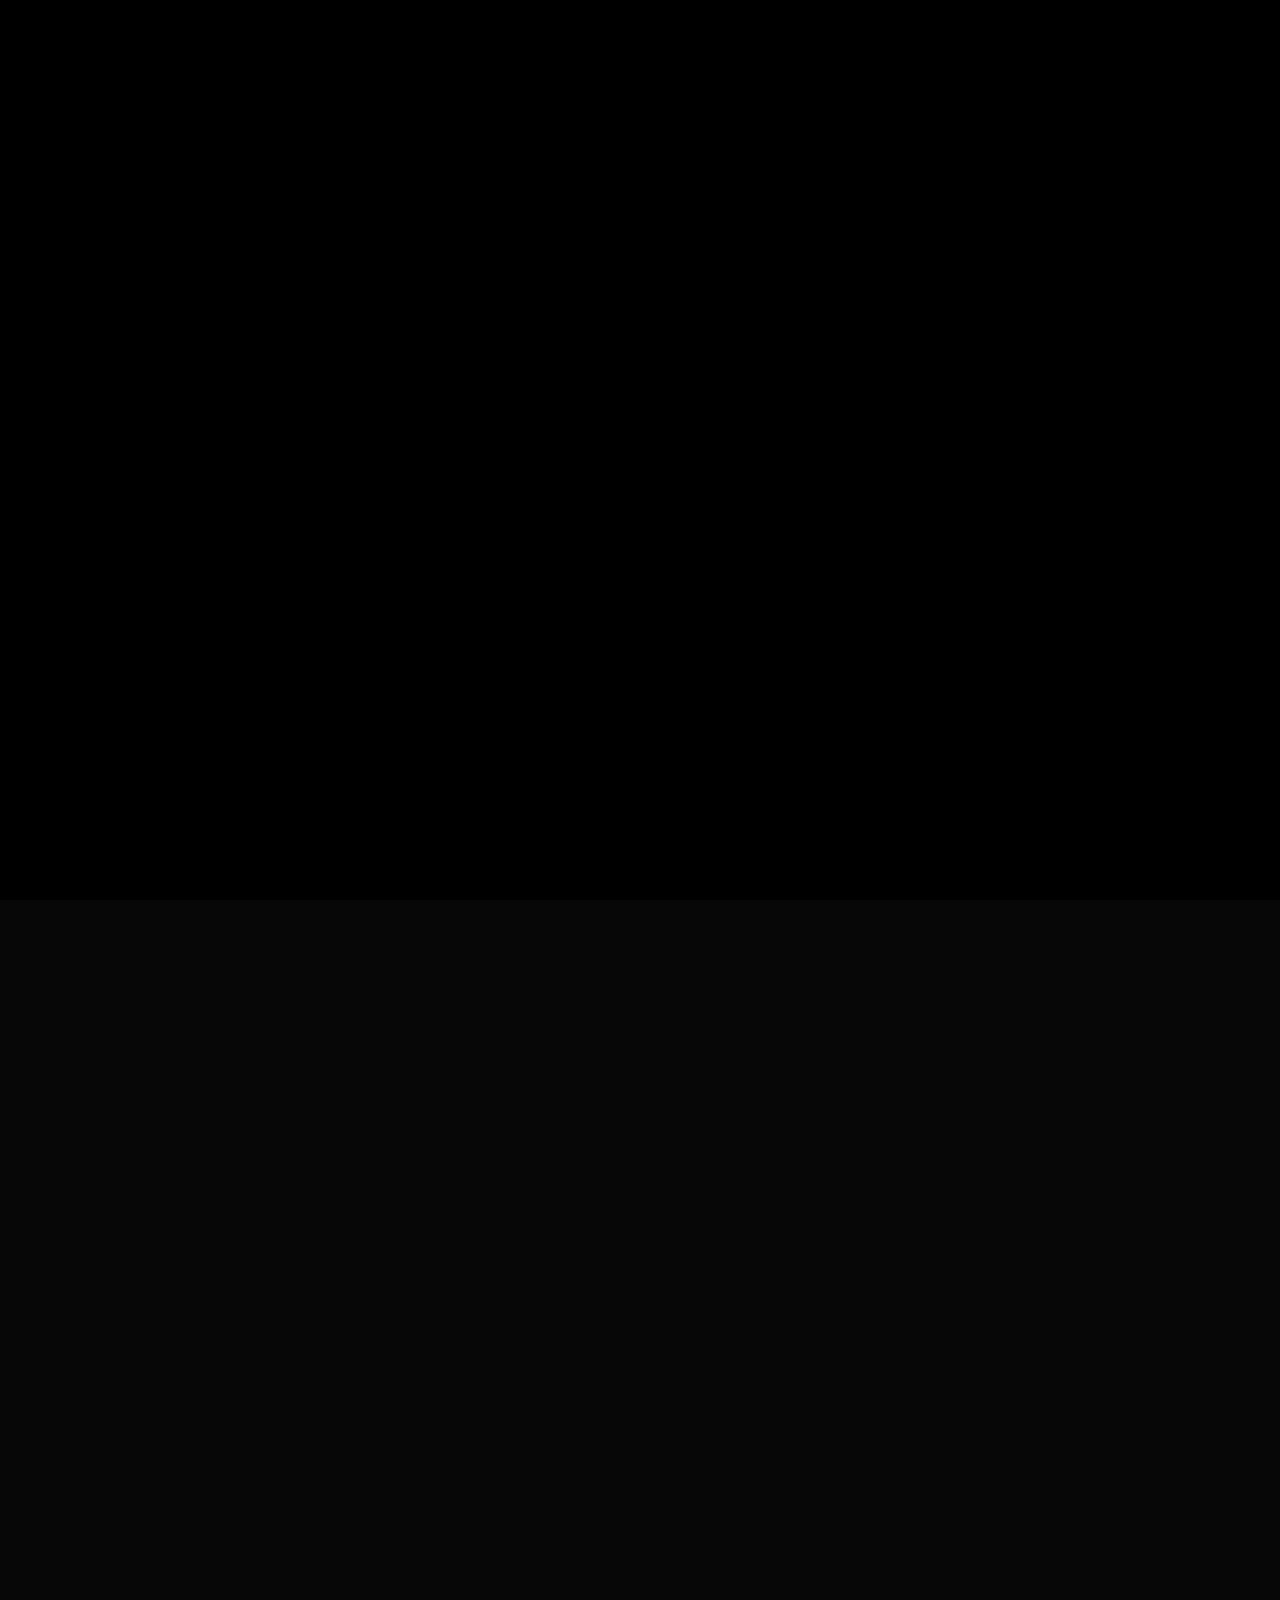
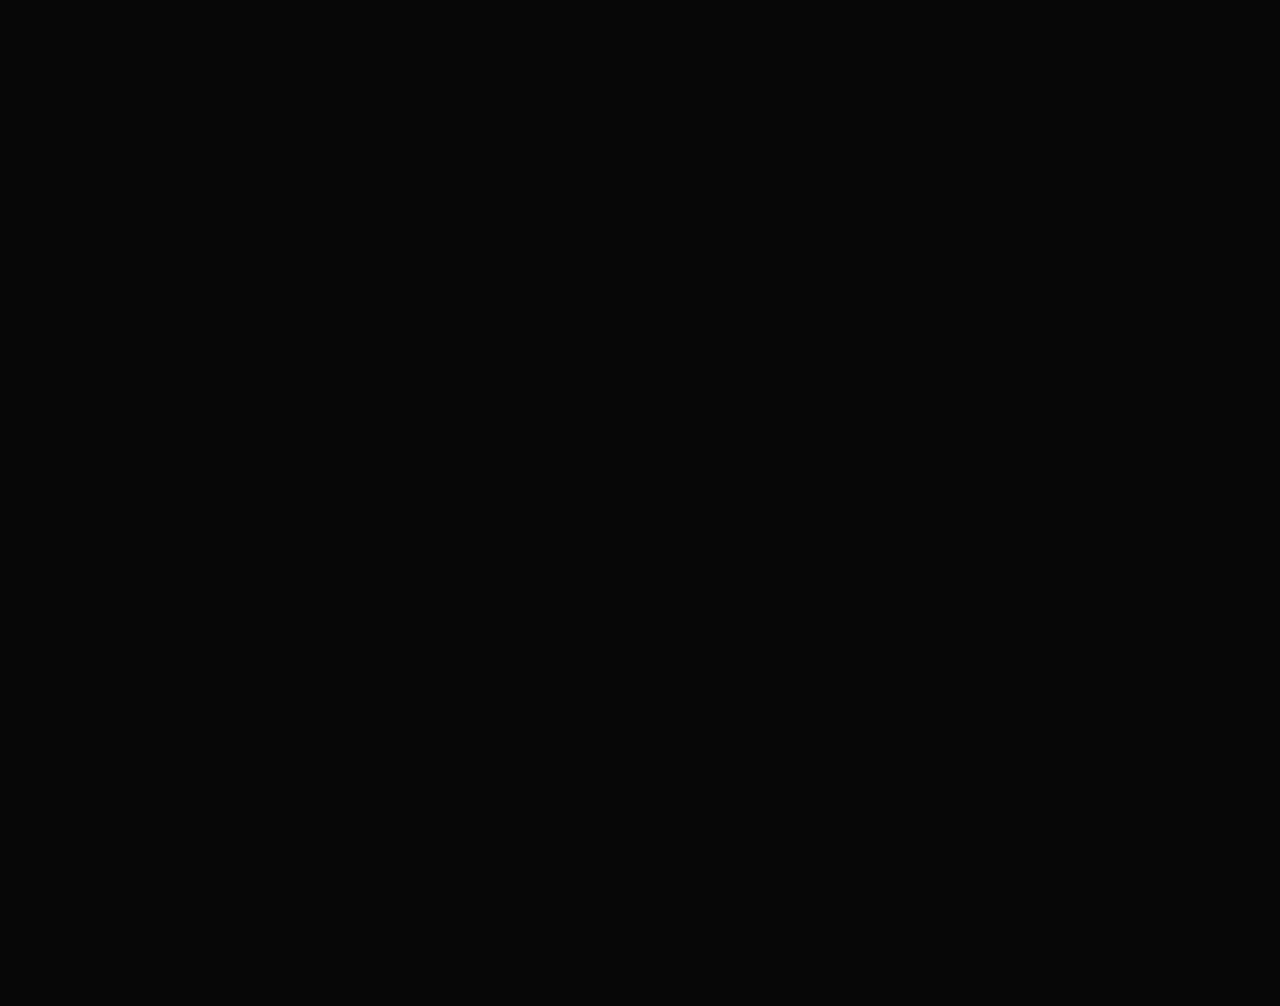
==== commit 29a66f84: "favicon chamge sna preloader" ====
--- a/index.html
+++ b/index.html
@@ -57,7 +57,7 @@
 
 	<body>
 		<!-- START PRELOADER AREA-->
-		<!-- <div class="preloader">
+		<div class="preloader">
 			<svg viewbox="0 0 1000 1000" preserveaspectratio="none">
 				<path
 					id="preloaderSvg"
@@ -75,7 +75,7 @@
 					<span>g</span>
 				</div>
 			</div>
-		</div> -->
+		</div>
 		<!-- END PRELOADER AREA -->
 		<!-- START MAGIC CURSOR AND BALL AREA-->
 		<div id="magic-cursor">
